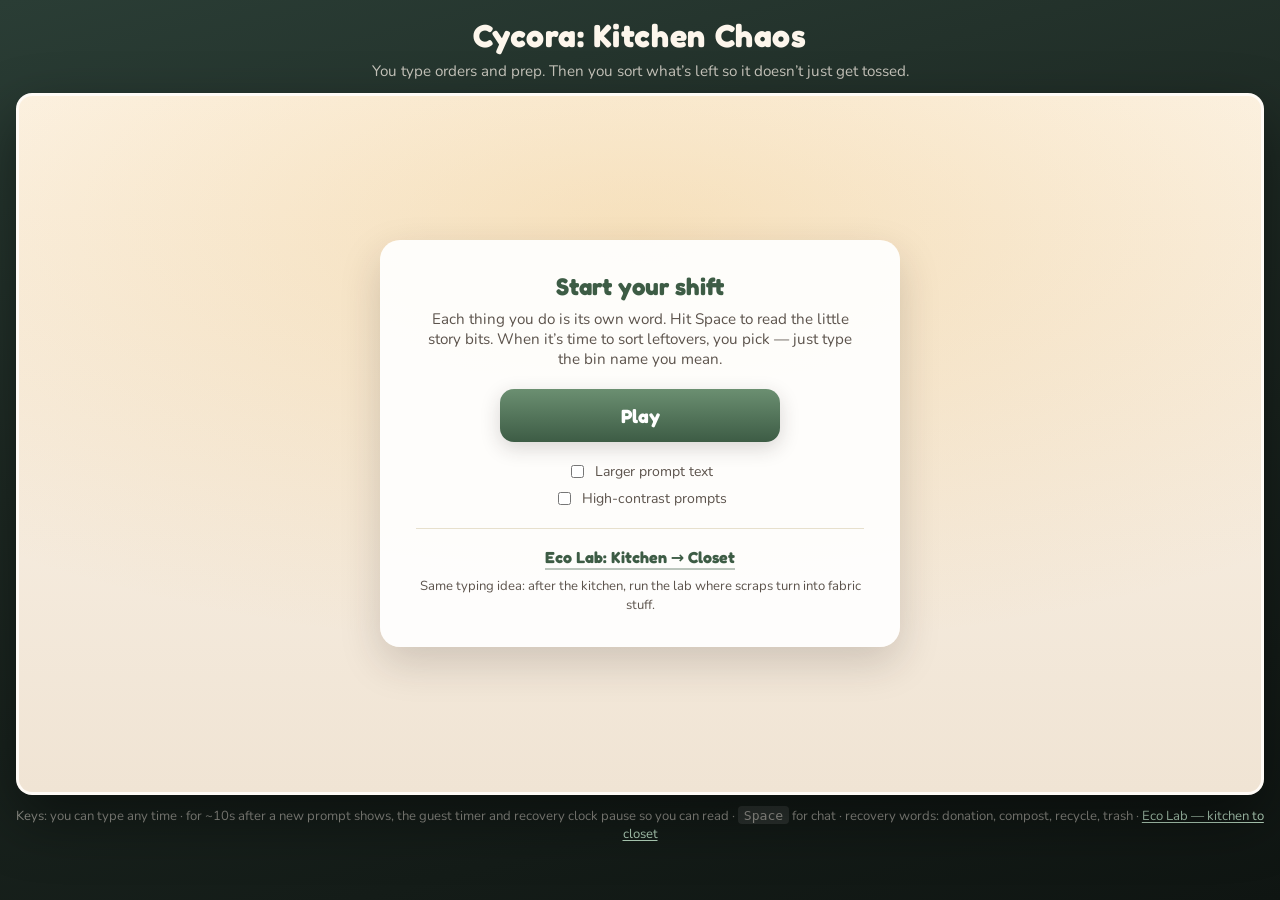
==== Cycora V2/index.html @ 11c5bde7 "Update index.html" ====
<!DOCTYPE html>
<html lang="en">
<head>
  <meta charset="UTF-8" />
  <meta name="viewport" content="width=device-width, initial-scale=1.0" />
  <title>Cycora: Kitchen Chaos</title>
  <link rel="preconnect" href="https://fonts.googleapis.com" />
  <link rel="preconnect" href="https://fonts.gstatic.com" crossorigin />
  <link href="https://fonts.googleapis.com/css2?family=Fredoka:wght@400;500;600;700&family=Nunito:wght@400;600;700&display=swap" rel="stylesheet" />
  <link rel="stylesheet" href="css/styles.css" />
</head>
<body>
  <div id="app">
    <header class="title-bar">
      <h1>Cycora: Kitchen Chaos</h1>
      <p class="tagline">You type orders and prep. Then you sort what’s left so it doesn’t just get tossed.</p>
    </header>

    <div id="game-viewport" class="game-viewport" role="application" aria-label="Cycora Kitchen Chaos game">
      <!-- Menu overlay -->
      <div id="screen-menu" class="screen screen-menu">
        <div class="menu-card">
          <h2>Start your shift</h2>
          <p class="menu-blurb">Each thing you do is its own word. Hit Space to read the little story bits. When it’s time to sort leftovers, you pick — just type the bin name you mean.</p>
          <button type="button" class="btn-play" id="btn-start-game">Play</button>
          <label class="accessibility-toggle">
            <input type="checkbox" id="opt-large-prompts" />
            <span>Larger prompt text</span>
          </label>
          <label class="accessibility-toggle">
            <input type="checkbox" id="opt-high-contrast" />
            <span>High-contrast prompts</span>
          </label>
          <div class="menu-sister-game" role="navigation" aria-label="Related Cycora game">
            <a href="eco-lab-kitchen-to-closet/index.html" class="sister-game-link">Eco Lab: Kitchen → Closet</a>
            <p class="sister-game-desc">Same typing idea: after the kitchen, run the lab where scraps turn into fabric stuff.</p>
          </div>
        </div>
      </div>

      <!-- Main game -->
      <div id="screen-game" class="screen screen-game hidden">
        <div class="hud" id="hud">
          <div class="hud-block">
            <span class="hud-label">Time</span>
            <span class="hud-value" id="hud-timer">—</span>
          </div>
          <div class="hud-block">
            <span class="hud-label">Profit</span>
            <span class="hud-value" id="hud-profit">$0</span>
          </div>
          <div class="hud-block">
            <span class="hud-label">Impact</span>
            <span class="hud-value" id="hud-impact">0</span>
          </div>
          <div class="hud-block">
            <span class="hud-label">Meals</span>
            <span class="hud-value" id="hud-meals">0</span>
          </div>
          <div class="hud-block">
            <span class="hud-label" id="hud-redirect-label">Redirected</span>
            <span class="hud-value" id="hud-waste">0</span>
          </div>
          <div class="hud-block combo-block">
            <span class="hud-label">Streak</span>
            <span class="hud-value" id="hud-combo">—</span>
          </div>
        </div>

        <div class="scene">
          <div class="scene-atmosphere" aria-hidden="true"></div>
          <div class="chef-avatar" id="chef-avatar">
            <img class="chef-sprite" src="Cycora/Cycora V2/Assets/PlayerChef.png" alt="Chef" width="120" height="120" data-asset="Cycora/Cycora V2/Assets/PlayerChef.png" />
          </div>
          <div class="kitchen-panel">
            <div class="panel-label">Kitchen</div>
            <div class="kitchen-scene" aria-hidden="true">
              <div class="kitchen-floor"></div>
              <div class="sprite-interactive sprite-prop kitchen-prop-utensils">
                <button type="button" class="sprite-hit" aria-label="Utensils rack — click for feedback; type when a station glows"></button>
                <div class="sprite-fx-wrap">
                  <img class="sprite-img" src="Cycora/Cycora V2/Assets/Utensils.png" alt="" data-asset="Cycora/Cycora V2/Assets/Utensils.png" />
                </div>
              </div>

              <div class="sprite-interactive station-fridge" data-station="fridge" id="station-fridge">
                <button type="button" class="sprite-hit" aria-label="Fridge — type the word when this glows"></button>
                <div class="sprite-fx-wrap">
                  <img class="sprite-img" src="Cycora/Cycora V2/Assets/Fridge.png" alt="" data-asset="Cycora/Cycora V2/Assets/Fridge.png" />
                </div>
                <span class="sprite-label">Fridge</span>
                <div class="prompt-anchor" id="prompt-fridge"></div>
              </div>
              <div class="sprite-interactive station-pantry" data-station="pantry" id="station-pantry">
                <button type="button" class="sprite-hit" aria-label="Pantry"></button>
                <div class="sprite-fx-wrap">
                  <img class="sprite-img" src="Cycora/Cycora V2/Assets/Pantry.png" alt="" data-asset="Cycora/Cycora V2/Assets/Pantry.png" />
                </div>
                <span class="sprite-label">Pantry</span>
                <div class="prompt-anchor" id="prompt-pantry"></div>
              </div>
              <div class="sprite-interactive station-chop" data-station="chop" id="station-chop">
                <button type="button" class="sprite-hit" aria-label="Chopping station"></button>
                <div class="sprite-fx-wrap">
                  <img class="sprite-img" src="Cycora/Cycora V2/Assets/ChoppingStation.png" alt="" data-asset="Cycora/Cycora V2/Assets/ChoppingStation.png" />
                </div>
                <span class="sprite-label">Chop</span>
                <div class="prompt-anchor" id="prompt-chop"></div>
              </div>
              <div class="sprite-interactive station-stove" data-station="stove" id="station-stove">
                <button type="button" class="sprite-hit" aria-label="Stove"></button>
                <div class="sprite-fx-wrap">
                  <img class="sprite-img" src="Cycora/Cycora V2/Assets/Stove.png" alt="" data-asset="Cycora/Cycora V2/Assets/Stove.png" />
                </div>
                <span class="sprite-label">Stove</span>
                <div class="prompt-anchor" id="prompt-stove"></div>
              </div>
              <div class="sprite-interactive station-sink" data-station="sink" id="station-sink">
                <button type="button" class="sprite-hit" aria-label="Sink"></button>
                <div class="sprite-fx-wrap">
                  <img class="sprite-img" src="Cycora/Cycora V2/Assets/Sink.png" alt="" data-asset="Cycora/Cycora V2/Assets/Sink.png" />
                </div>
                <span class="sprite-label">Sink</span>
                <div class="prompt-anchor" id="prompt-sink"></div>
              </div>
              <div class="sprite-interactive station-plate" data-station="plate" id="station-plate">
                <button type="button" class="sprite-hit" aria-label="Plating counter"></button>
                <div class="sprite-fx-wrap">
                  <img class="sprite-img" src="Cycora/Cycora V2/Assets/PlatingCounter.png" alt="" data-asset="Cycora/Cycora V2/Assets/PlatingCounter.png" />
                </div>
                <span class="sprite-label">Plating</span>
                <div class="prompt-anchor" id="prompt-plate"></div>
              </div>
            </div>
          </div>

          <div class="dining-panel">
            <div class="panel-label">Dining room</div>
            <div class="dining-decor">
              <div class="menu-board">Today: soup · sandwich · salad · pasta · bowls · more</div>
              <div class="dining-glow" aria-hidden="true"></div>
            </div>
            <div class="entrance" id="entrance"></div>
            <div class="dining-seating">
              <div class="tables-row" id="tables-container"></div>
            </div>
            <!-- Logical anchor for “serve” typing step (prompt chip only — no pass-through prop) -->
            <div id="station-serve" class="serve-step-anchor" data-station="serve" aria-hidden="true">
              <div class="prompt-anchor" id="prompt-serve"></div>
            </div>
          </div>
        </div>

        <div class="waste-dock recovery-dock hidden" id="waste-dock">
          <div class="recovery-header">
            <div class="panel-label waste-title" id="recovery-dock-title">Recovery channels</div>
            <p class="recovery-network-tag">Cycora loop · stuff stays useful instead of vanishing</p>
          </div>
          <p class="waste-hint" id="waste-hint">Read the card, then type where you’d send it.</p>
          <div class="leftover-slot" id="leftover-slot"></div>
          <details class="recovery-legend">
            <summary>What the four bins mean (quick)</summary>
            <div class="recovery-legend-body" id="recovery-legend-body"></div>
          </details>
          <div class="bins-row bins-row-four recovery-channels-row">
            <div class="sprite-interactive channel-bin bin bin-recovery channel-donation" data-bin="donation" id="bin-donation">
              <button type="button" class="sprite-hit" aria-label="Donation bin — type donation"></button>
              <div class="sprite-fx-wrap bin-sprite-wrap">
                <img class="sprite-img" src="Cycora/Cycora V2/Assets/Yellow.png" alt="" data-asset="Cycora/Cycora V2/Assets/Yellow.png" />
              </div>
              <span class="sprite-label channel-name">Donation</span>
              <span class="sprite-sub channel-role">Transformation</span>
              <div class="prompt-anchor" id="prompt-donation"></div>
            </div>
            <div class="sprite-interactive channel-bin bin bin-recovery channel-compost" data-bin="compost" id="bin-compost">
              <button type="button" class="sprite-hit" aria-label="Compost bin — type compost"></button>
              <div class="sprite-fx-wrap bin-sprite-wrap">
                <img class="sprite-img" src="Cycora/Cycora V2/Assets/Green.png" alt="" data-asset="Cycora/Cycora V2/Assets/Green.png" />
              </div>
              <span class="sprite-label channel-name">Compost</span>
              <span class="sprite-sub channel-role">Organic cycle</span>
              <div class="prompt-anchor" id="prompt-compost"></div>
            </div>
            <div class="sprite-interactive channel-bin bin bin-recovery channel-recycle" data-bin="recycle" id="bin-recycle">
              <button type="button" class="sprite-hit" aria-label="Recycle bin — type recycle"></button>
              <div class="sprite-fx-wrap bin-sprite-wrap">
                <img class="sprite-img" src="Cycora/Cycora V2/Assets/Blue.png" alt="" data-asset="Cycora/Cycora V2/Assets/Blue.png" />
              </div>
              <span class="sprite-label channel-name">Recycle</span>
              <span class="sprite-sub channel-role">Material recovery</span>
              <div class="prompt-anchor" id="prompt-recycle"></div>
            </div>
            <div class="sprite-interactive channel-bin bin bin-recovery channel-trash" data-bin="trash" id="bin-trash">
              <button type="button" class="sprite-hit" aria-label="Trash bin — type trash"></button>
              <div class="sprite-fx-wrap bin-sprite-wrap">
                <img class="sprite-img" src="Cycora/Cycora V2/Assets/Red.png" alt="" data-asset="Cycora/Cycora V2/Assets/Red.png" />
              </div>
              <span class="sprite-label channel-name">Trash</span>
              <span class="sprite-sub channel-role">Final discard</span>
              <div class="prompt-anchor" id="prompt-trash"></div>
            </div>
          </div>
        </div>

        <div class="order-queue" id="order-queue">
          <div class="queue-title">Orders</div>
          <ul class="queue-list" id="queue-list"></ul>
        </div>

        <div class="typing-console" id="typing-console">
          <div class="typing-label" id="typing-label">Type the word on screen</div>
          <div class="word-display" id="word-display" aria-live="polite"></div>
          <div class="typing-hint" id="typing-hint"></div>
        </div>

        <div class="dialogue-panel" id="dialogue-panel">
          <div class="dialogue-speaker" id="dialogue-speaker">Narrator</div>
          <p class="dialogue-text" id="dialogue-text"></p>
          <p class="dialogue-continue"><kbd>Space</kbd> for next line</p>
        </div>

        <div id="fx-layer" class="fx-layer" aria-hidden="true"></div>
      </div>

      <!-- Results -->
      <div id="screen-results" class="screen screen-results hidden">
        <div class="results-card">
          <h2 id="results-title">You’re off the clock</h2>
          <div class="stars" id="results-stars" aria-hidden="true"></div>
          <ul class="results-stats" id="results-stats"></ul>
          <p class="results-flavor" id="results-flavor"></p>
          <p class="results-next-prompt" id="results-next-prompt">Ready for the next level?</p>
          <div class="results-actions">
            <a
              href="eco-lab-kitchen-to-closet/index.html"
              class="btn-primary results-next-level"
              id="btn-next-level"
              >Next level — Eco Lab</a
            >
            <button type="button" class="btn-secondary" id="btn-results-menu">Back to menu</button>
          </div>
        </div>
      </div>

    </div>

    <footer class="footer-hint">
      Keys: you can type any time · for ~10s after a new prompt shows, the guest timer and recovery clock pause so you can read · <kbd>Space</kbd> for chat · recovery words: donation, compost, recycle, trash
      <span class="footer-suite-sep" aria-hidden="true"> · </span>
      <a href="eco-lab-kitchen-to-closet/index.html" class="footer-deck-link">Eco Lab — kitchen to closet</a>
    </footer>
  </div>

  <script src="js/config.js"></script>
  <script src="js/dialogue.js"></script>
  <script src="js/piano-typing.js"></script>
  <script src="js/typing.js"></script>
  <script src="js/game.js"></script>
  <script src="js/main.js"></script>
</body>
</html>
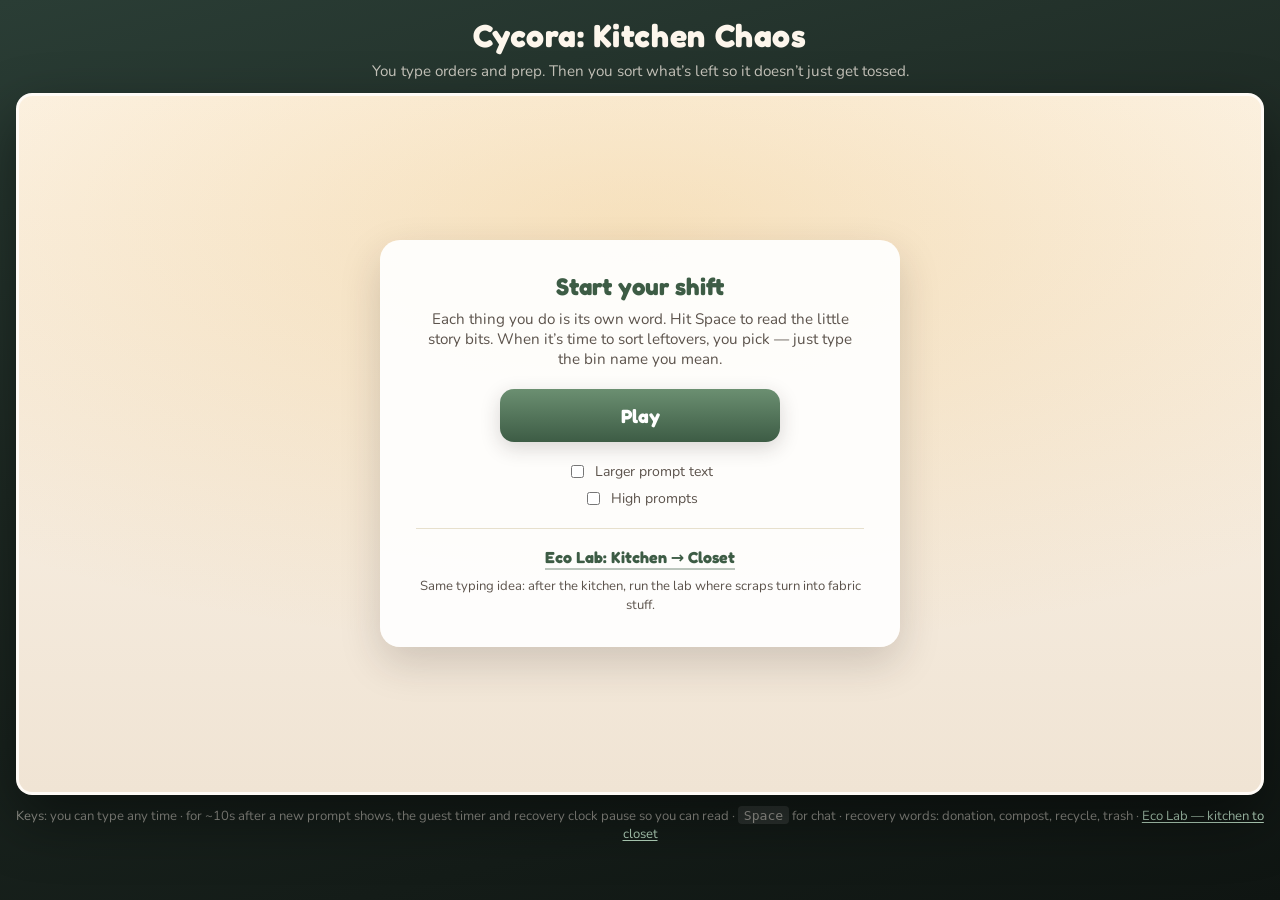
==== commit 19fb8dac: "Update index.html" ====
--- a/Cycora V2/index.html
+++ b/Cycora V2/index.html
@@ -29,7 +29,7 @@
           </label>
           <label class="accessibility-toggle">
             <input type="checkbox" id="opt-high-contrast" />
-            <span>High-contrast prompts</span>
+            <span>High prompts</span>
           </label>
           <div class="menu-sister-game" role="navigation" aria-label="Related Cycora game">
             <a href="eco-lab-kitchen-to-closet/index.html" class="sister-game-link">Eco Lab: Kitchen → Closet</a>
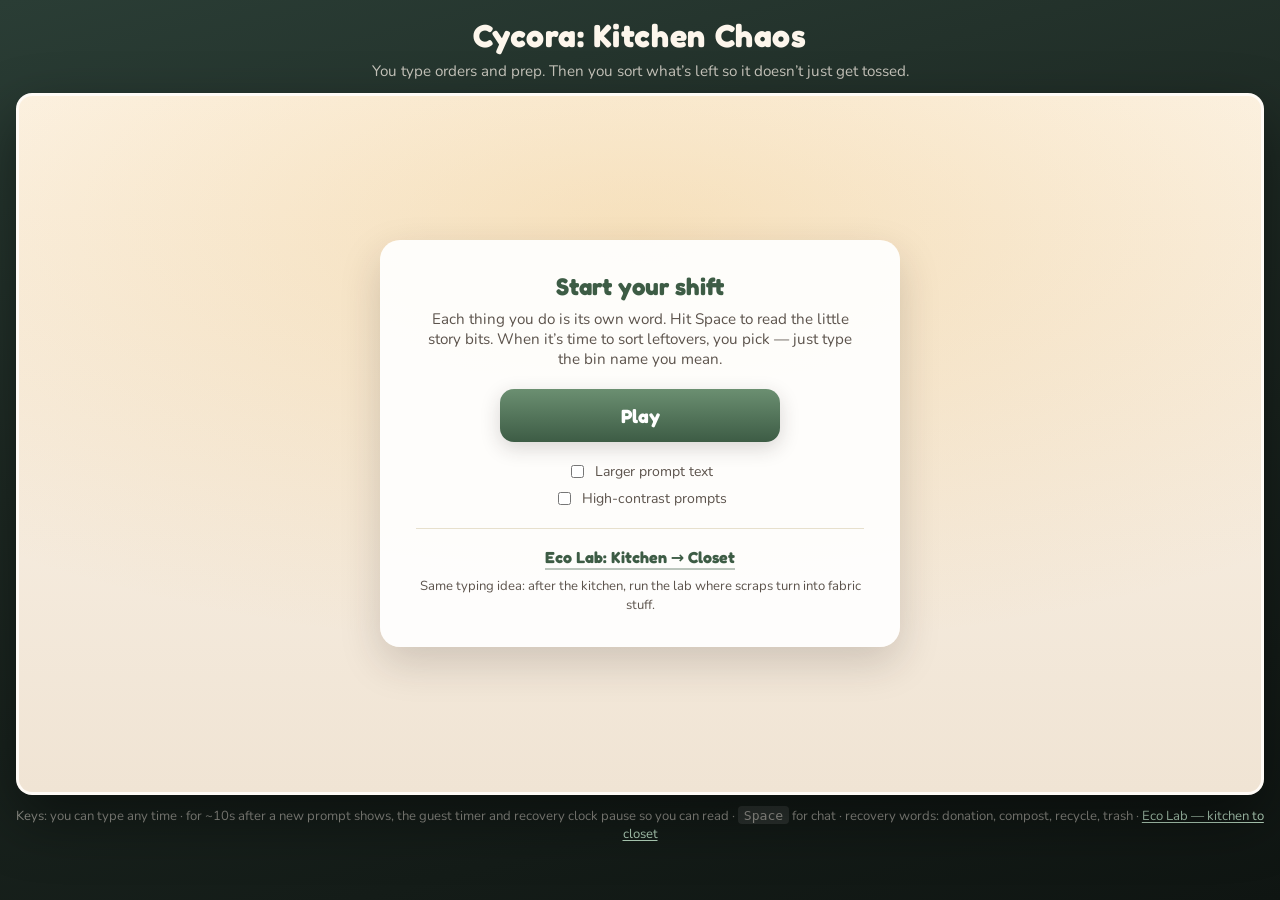
==== commit 68b00d57: "Update index.html" ====
--- a/Cycora V2/index.html
+++ b/Cycora V2/index.html
@@ -29,7 +29,7 @@
           </label>
           <label class="accessibility-toggle">
             <input type="checkbox" id="opt-high-contrast" />
-            <span>High prompts</span>
+            <span>High-contrast prompts</span>
           </label>
           <div class="menu-sister-game" role="navigation" aria-label="Related Cycora game">
             <a href="eco-lab-kitchen-to-closet/index.html" class="sister-game-link">Eco Lab: Kitchen → Closet</a>
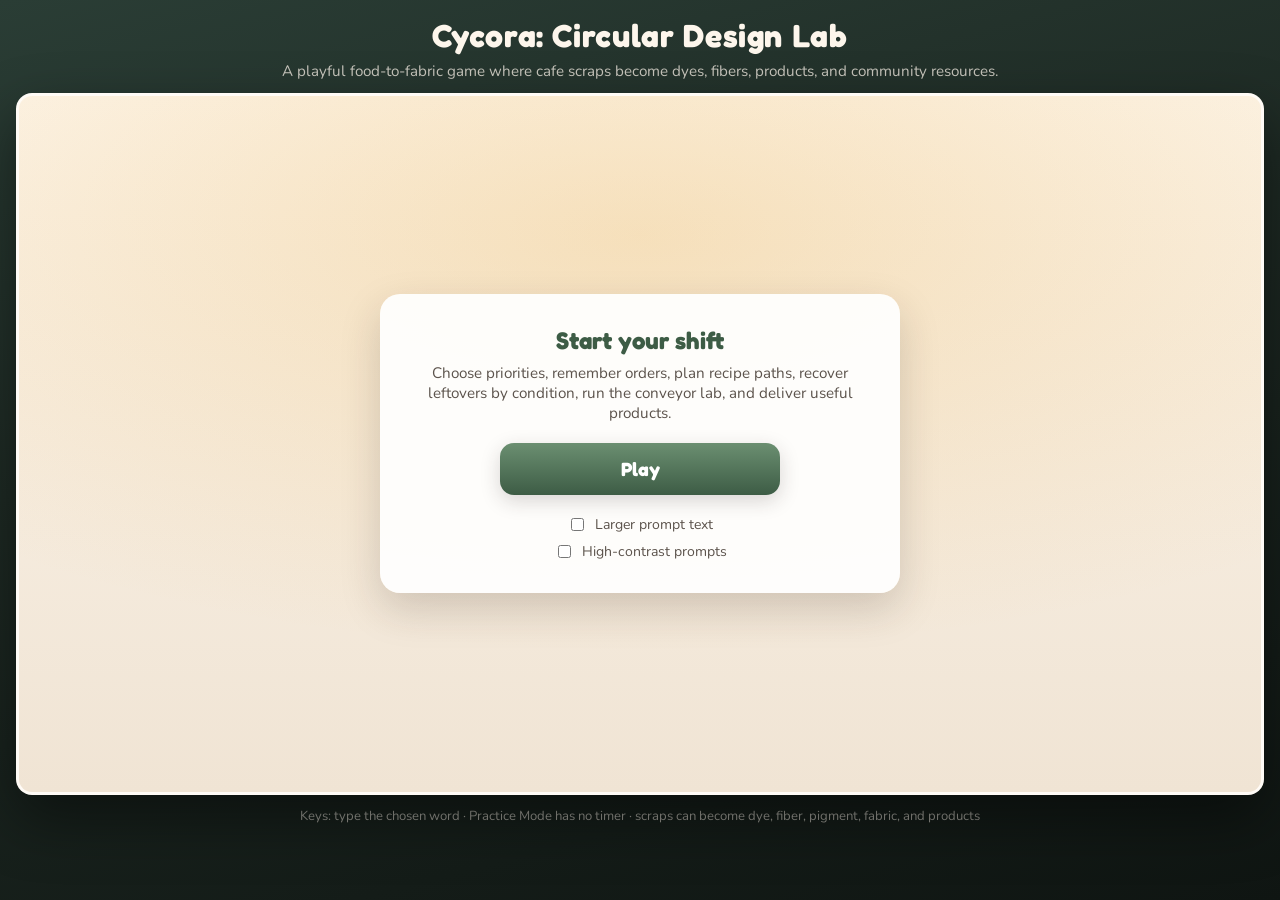
==== commit 4bfda349: "Update index.html" ====
--- a/Cycora V2/index.html
+++ b/Cycora V2/index.html
@@ -3,7 +3,7 @@
 <head>
   <meta charset="UTF-8" />
   <meta name="viewport" content="width=device-width, initial-scale=1.0" />
-  <title>Cycora: Kitchen Chaos</title>
+  <title>Cycora: Circular Design Lab</title>
   <link rel="preconnect" href="https://fonts.googleapis.com" />
   <link rel="preconnect" href="https://fonts.gstatic.com" crossorigin />
   <link href="https://fonts.googleapis.com/css2?family=Fredoka:wght@400;500;600;700&family=Nunito:wght@400;600;700&display=swap" rel="stylesheet" />
@@ -12,16 +12,16 @@
 <body>
   <div id="app">
     <header class="title-bar">
-      <h1>Cycora: Kitchen Chaos</h1>
-      <p class="tagline">You type orders and prep. Then you sort what’s left so it doesn’t just get tossed.</p>
+      <h1>Cycora: Circular Design Lab</h1>
+      <p class="tagline">A playful food-to-fabric game where cafe scraps become dyes, fibers, products, and community resources.</p>
     </header>
 
-    <div id="game-viewport" class="game-viewport" role="application" aria-label="Cycora Kitchen Chaos game">
+    <div id="game-viewport" class="game-viewport" role="application" aria-label="Cycora Circular Design Lab game">
       <!-- Menu overlay -->
       <div id="screen-menu" class="screen screen-menu">
         <div class="menu-card">
           <h2>Start your shift</h2>
-          <p class="menu-blurb">Each thing you do is its own word. Hit Space to read the little story bits. When it’s time to sort leftovers, you pick — just type the bin name you mean.</p>
+          <p class="menu-blurb">Choose priorities, remember orders, plan recipe paths, recover leftovers by condition, run the conveyor lab, and deliver useful products.</p>
           <button type="button" class="btn-play" id="btn-start-game">Play</button>
           <label class="accessibility-toggle">
             <input type="checkbox" id="opt-large-prompts" />
@@ -31,10 +31,6 @@
             <input type="checkbox" id="opt-high-contrast" />
             <span>High-contrast prompts</span>
           </label>
-          <div class="menu-sister-game" role="navigation" aria-label="Related Cycora game">
-            <a href="eco-lab-kitchen-to-closet/index.html" class="sister-game-link">Eco Lab: Kitchen → Closet</a>
-            <p class="sister-game-desc">Same typing idea: after the kitchen, run the lab where scraps turn into fabric stuff.</p>
-          </div>
         </div>
       </div>
 
@@ -46,7 +42,7 @@
             <span class="hud-value" id="hud-timer">—</span>
           </div>
           <div class="hud-block">
-            <span class="hud-label">Profit</span>
+            <span class="hud-label">Level</span>
             <span class="hud-value" id="hud-profit">$0</span>
           </div>
           <div class="hud-block">
@@ -62,15 +58,16 @@
             <span class="hud-value" id="hud-waste">0</span>
           </div>
           <div class="hud-block combo-block">
-            <span class="hud-label">Streak</span>
+            <span class="hud-label">Progress</span>
             <span class="hud-value" id="hud-combo">—</span>
           </div>
+          <button type="button" class="hud-board-btn" id="btn-hud-leaderboard" aria-label="Open achievement board">Board</button>
         </div>
 
         <div class="scene">
           <div class="scene-atmosphere" aria-hidden="true"></div>
           <div class="chef-avatar" id="chef-avatar">
-            <img class="chef-sprite" src="Cycora/Cycora V2/Assets/PlayerChef.png" alt="Chef" width="120" height="120" data-asset="Cycora/Cycora V2/Assets/PlayerChef.png" />
+            <img class="chef-sprite" src="Assets/PlayerChef.png" alt="Chef" width="120" height="120" data-asset="Assets/PlayerChef.png" />
           </div>
           <div class="kitchen-panel">
             <div class="panel-label">Kitchen</div>
@@ -79,14 +76,14 @@
               <div class="sprite-interactive sprite-prop kitchen-prop-utensils">
                 <button type="button" class="sprite-hit" aria-label="Utensils rack — click for feedback; type when a station glows"></button>
                 <div class="sprite-fx-wrap">
-                  <img class="sprite-img" src="Cycora/Cycora V2/Assets/Utensils.png" alt="" data-asset="Cycora/Cycora V2/Assets/Utensils.png" />
+                  <img class="sprite-img" src="Assets/Utensils.png" alt="" data-asset="Assets/Utensils.png" />
                 </div>
               </div>
 
               <div class="sprite-interactive station-fridge" data-station="fridge" id="station-fridge">
                 <button type="button" class="sprite-hit" aria-label="Fridge — type the word when this glows"></button>
                 <div class="sprite-fx-wrap">
-                  <img class="sprite-img" src="Cycora/Cycora V2/Assets/Fridge.png" alt="" data-asset="Cycora/Cycora V2/Assets/Fridge.png" />
+                  <img class="sprite-img" src="Assets/Fridge.png" alt="" data-asset="Assets/Fridge.png" />
                 </div>
                 <span class="sprite-label">Fridge</span>
                 <div class="prompt-anchor" id="prompt-fridge"></div>
@@ -94,7 +91,7 @@
               <div class="sprite-interactive station-pantry" data-station="pantry" id="station-pantry">
                 <button type="button" class="sprite-hit" aria-label="Pantry"></button>
                 <div class="sprite-fx-wrap">
-                  <img class="sprite-img" src="Cycora/Cycora V2/Assets/Pantry.png" alt="" data-asset="Cycora/Cycora V2/Assets/Pantry.png" />
+                  <img class="sprite-img" src="Assets/Pantry.png" alt="" data-asset="Assets/Pantry.png" />
                 </div>
                 <span class="sprite-label">Pantry</span>
                 <div class="prompt-anchor" id="prompt-pantry"></div>
@@ -102,7 +99,7 @@
               <div class="sprite-interactive station-chop" data-station="chop" id="station-chop">
                 <button type="button" class="sprite-hit" aria-label="Chopping station"></button>
                 <div class="sprite-fx-wrap">
-                  <img class="sprite-img" src="Cycora/Cycora V2/Assets/ChoppingStation.png" alt="" data-asset="Cycora/Cycora V2/Assets/ChoppingStation.png" />
+                  <img class="sprite-img" src="Assets/ChoppingStation.png" alt="" data-asset="Assets/ChoppingStation.png" />
                 </div>
                 <span class="sprite-label">Chop</span>
                 <div class="prompt-anchor" id="prompt-chop"></div>
@@ -110,7 +107,7 @@
               <div class="sprite-interactive station-stove" data-station="stove" id="station-stove">
                 <button type="button" class="sprite-hit" aria-label="Stove"></button>
                 <div class="sprite-fx-wrap">
-                  <img class="sprite-img" src="Cycora/Cycora V2/Assets/Stove.png" alt="" data-asset="Cycora/Cycora V2/Assets/Stove.png" />
+                  <img class="sprite-img" src="Assets/Stove.png" alt="" data-asset="Assets/Stove.png" />
                 </div>
                 <span class="sprite-label">Stove</span>
                 <div class="prompt-anchor" id="prompt-stove"></div>
@@ -118,7 +115,7 @@
               <div class="sprite-interactive station-sink" data-station="sink" id="station-sink">
                 <button type="button" class="sprite-hit" aria-label="Sink"></button>
                 <div class="sprite-fx-wrap">
-                  <img class="sprite-img" src="Cycora/Cycora V2/Assets/Sink.png" alt="" data-asset="Cycora/Cycora V2/Assets/Sink.png" />
+                  <img class="sprite-img" src="Assets/Sink.png" alt="" data-asset="Assets/Sink.png" />
                 </div>
                 <span class="sprite-label">Sink</span>
                 <div class="prompt-anchor" id="prompt-sink"></div>
@@ -126,7 +123,7 @@
               <div class="sprite-interactive station-plate" data-station="plate" id="station-plate">
                 <button type="button" class="sprite-hit" aria-label="Plating counter"></button>
                 <div class="sprite-fx-wrap">
-                  <img class="sprite-img" src="Cycora/Cycora V2/Assets/PlatingCounter.png" alt="" data-asset="Cycora/Cycora V2/Assets/PlatingCounter.png" />
+                  <img class="sprite-img" src="Assets/PlatingCounter.png" alt="" data-asset="Assets/PlatingCounter.png" />
                 </div>
                 <span class="sprite-label">Plating</span>
                 <div class="prompt-anchor" id="prompt-plate"></div>
@@ -144,6 +141,17 @@
             <div class="dining-seating">
               <div class="tables-row" id="tables-container"></div>
             </div>
+            <div class="sitting-area" aria-label="Cozy waiting area">
+              <span class="sitting-label">Sitting area</span>
+              <div class="lounge-seat">
+                <img src="Assets/Chair.png" alt="" width="42" height="42" data-asset="Assets/Chair.png" />
+                <span>Wait here</span>
+              </div>
+              <div class="lounge-seat">
+                <img src="Assets/Table.png" alt="" width="48" height="34" data-asset="Assets/Table.png" />
+                <span>Story spot</span>
+              </div>
+            </div>
             <!-- Logical anchor for “serve” typing step (prompt chip only — no pass-through prop) -->
             <div id="station-serve" class="serve-step-anchor" data-station="serve" aria-hidden="true">
               <div class="prompt-anchor" id="prompt-serve"></div>
@@ -159,14 +167,14 @@
           <p class="waste-hint" id="waste-hint">Read the card, then type where you’d send it.</p>
           <div class="leftover-slot" id="leftover-slot"></div>
           <details class="recovery-legend">
-            <summary>What the four bins mean (quick)</summary>
+            <summary>What the helper routes mean</summary>
             <div class="recovery-legend-body" id="recovery-legend-body"></div>
           </details>
           <div class="bins-row bins-row-four recovery-channels-row">
             <div class="sprite-interactive channel-bin bin bin-recovery channel-donation" data-bin="donation" id="bin-donation">
               <button type="button" class="sprite-hit" aria-label="Donation bin — type donation"></button>
               <div class="sprite-fx-wrap bin-sprite-wrap">
-                <img class="sprite-img" src="Cycora/Cycora V2/Assets/Yellow.png" alt="" data-asset="Cycora/Cycora V2/Assets/Yellow.png" />
+                <img class="sprite-img" src="Assets/Yellow.png" alt="" data-asset="Assets/Yellow.png" />
               </div>
               <span class="sprite-label channel-name">Donation</span>
               <span class="sprite-sub channel-role">Transformation</span>
@@ -175,7 +183,7 @@
             <div class="sprite-interactive channel-bin bin bin-recovery channel-compost" data-bin="compost" id="bin-compost">
               <button type="button" class="sprite-hit" aria-label="Compost bin — type compost"></button>
               <div class="sprite-fx-wrap bin-sprite-wrap">
-                <img class="sprite-img" src="Cycora/Cycora V2/Assets/Green.png" alt="" data-asset="Cycora/Cycora V2/Assets/Green.png" />
+                <img class="sprite-img" src="Assets/Green.png" alt="" data-asset="Assets/Green.png" />
               </div>
               <span class="sprite-label channel-name">Compost</span>
               <span class="sprite-sub channel-role">Organic cycle</span>
@@ -184,7 +192,7 @@
             <div class="sprite-interactive channel-bin bin bin-recovery channel-recycle" data-bin="recycle" id="bin-recycle">
               <button type="button" class="sprite-hit" aria-label="Recycle bin — type recycle"></button>
               <div class="sprite-fx-wrap bin-sprite-wrap">
-                <img class="sprite-img" src="Cycora/Cycora V2/Assets/Blue.png" alt="" data-asset="Cycora/Cycora V2/Assets/Blue.png" />
+                <img class="sprite-img" src="Assets/Blue.png" alt="" data-asset="Assets/Blue.png" />
               </div>
               <span class="sprite-label channel-name">Recycle</span>
               <span class="sprite-sub channel-role">Material recovery</span>
@@ -193,7 +201,7 @@
             <div class="sprite-interactive channel-bin bin bin-recovery channel-trash" data-bin="trash" id="bin-trash">
               <button type="button" class="sprite-hit" aria-label="Trash bin — type trash"></button>
               <div class="sprite-fx-wrap bin-sprite-wrap">
-                <img class="sprite-img" src="Cycora/Cycora V2/Assets/Red.png" alt="" data-asset="Cycora/Cycora V2/Assets/Red.png" />
+                <img class="sprite-img" src="Assets/Red.png" alt="" data-asset="Assets/Red.png" />
               </div>
               <span class="sprite-label channel-name">Trash</span>
               <span class="sprite-sub channel-role">Final discard</span>
@@ -231,23 +239,36 @@
           <p class="results-flavor" id="results-flavor"></p>
           <p class="results-next-prompt" id="results-next-prompt">Ready for the next level?</p>
           <div class="results-actions">
+            <button type="button" class="btn-secondary" id="btn-results-leaderboard">Achievement board</button>
             <a
               href="eco-lab-kitchen-to-closet/index.html"
               class="btn-primary results-next-level"
               id="btn-next-level"
-              >Next level — Eco Lab</a
+              >Next level</a
             >
             <button type="button" class="btn-secondary" id="btn-results-menu">Back to menu</button>
           </div>
         </div>
       </div>
 
+      <!-- Achievement board -->
+      <div id="leaderboard-modal" class="leaderboard-modal hidden" role="dialog" aria-modal="true" aria-labelledby="leaderboard-title">
+        <div class="leaderboard-card">
+          <div class="leaderboard-head">
+            <div>
+              <p class="map-kicker">Eco Maker Collection</p>
+              <h2 id="leaderboard-title">Achievement Board</h2>
+            </div>
+            <button type="button" class="leaderboard-close" id="btn-close-leaderboard" aria-label="Close achievement board">Close</button>
+          </div>
+          <div class="leaderboard-body" id="leaderboard-body"></div>
+        </div>
+      </div>
+
     </div>
 
     <footer class="footer-hint">
-      Keys: you can type any time · for ~10s after a new prompt shows, the guest timer and recovery clock pause so you can read · <kbd>Space</kbd> for chat · recovery words: donation, compost, recycle, trash
-      <span class="footer-suite-sep" aria-hidden="true"> · </span>
-      <a href="eco-lab-kitchen-to-closet/index.html" class="footer-deck-link">Eco Lab — kitchen to closet</a>
+      Keys: type the chosen word · Practice Mode has no timer · scraps can become dye, fiber, pigment, fabric, and products
     </footer>
   </div>
 
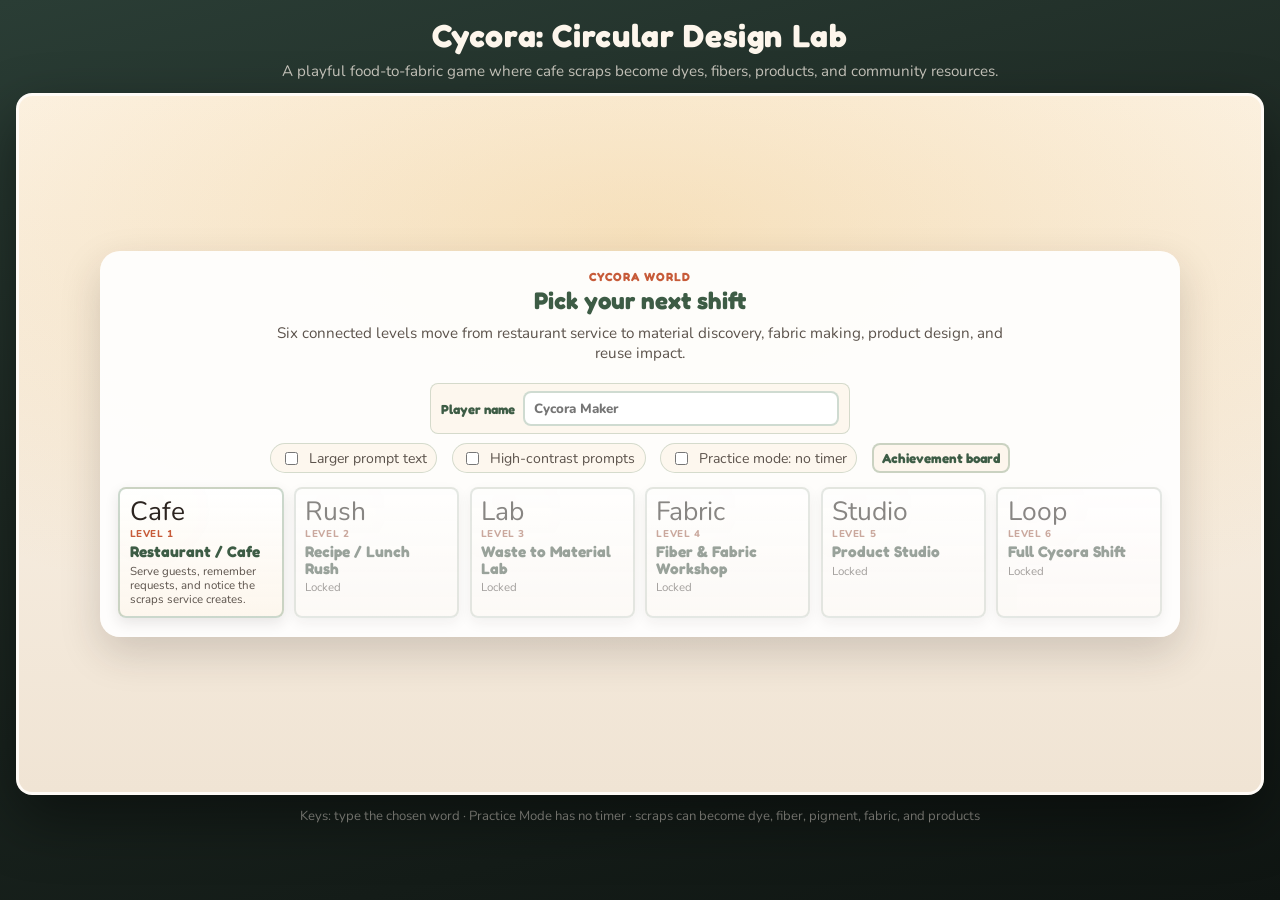
==== commit 976a494e: "Update index.html" ====
--- a/Cycora V2/index.html
+++ b/Cycora V2/index.html
@@ -241,6 +241,13 @@
           <div class="results-actions">
             <button type="button" class="btn-secondary" id="btn-results-leaderboard">Achievement board</button>
             <a
+              href="https://docs.google.com/forms/d/e/1FAIpQLSd7ozXwwBKZrrD3phDfpU0KMsOMQrCG4r1BKIE-bLRYWLWEhQ/viewform?usp=publish-editor"
+              class="btn-secondary feedback-link"
+              target="_blank"
+              rel="noopener noreferrer"
+              >Player feedback</a
+            >
+            <a
               href="eco-lab-kitchen-to-closet/index.html"
               class="btn-primary results-next-level"
               id="btn-next-level"
--- a/Cycora V2/css/styles.css
+++ b/Cycora V2/css/styles.css
@@ -0,0 +1,3407 @@
+/* Cycora: Circular Design Lab — warm restaurant aesthetic, 1280×720 viewport */
+
+:root {
+  --cream: #fdf6ec;
+  --warm-white: #fffaf5;
+  --terracotta: #c75b39;
+  --sage: #6b8f71;
+  --forest: #3d5c45;
+  --honey: #e8a838;
+  --sky-soft: #a8c8e6;
+  --ink: #2c2420;
+  --ink-muted: #5c534c;
+  --tile-a: #e8dfd4;
+  --tile-b: #ddd3c8;
+  --wood: #8b6914;
+  --wood-dark: #5c4510;
+  --donate: #4a90c8;
+  --compost: #5a8f4a;
+  --trash-bin: #6b6560;
+  --shadow: rgba(44, 36, 32, 0.18);
+  --glow: rgba(232, 168, 56, 0.55);
+  --font-display: "Fredoka", system-ui, sans-serif;
+  --font-body: "Nunito", system-ui, sans-serif;
+}
+
+*,
+*::before,
+*::after {
+  box-sizing: border-box;
+}
+
+html {
+  font-size: 16px;
+}
+
+body {
+  margin: 0;
+  min-height: 100vh;
+  background: linear-gradient(165deg, #2a3d35 0%, #1e2a24 40%, #0f1512 100%);
+  color: var(--ink);
+  font-family: var(--font-body);
+  display: flex;
+  flex-direction: column;
+  align-items: center;
+  padding: 1rem;
+}
+
+#app {
+  width: 100%;
+  max-width: 1320px;
+}
+
+.title-bar {
+  text-align: center;
+  margin-bottom: 0.75rem;
+}
+
+.title-bar h1 {
+  font-family: var(--font-display);
+  font-weight: 700;
+  font-size: clamp(1.5rem, 4vw, 2rem);
+  color: var(--cream);
+  margin: 0;
+  letter-spacing: 0.02em;
+}
+
+.tagline {
+  margin: 0.35rem 0 0;
+  color: rgba(253, 246, 236, 0.75);
+  font-size: 0.95rem;
+}
+
+.game-viewport {
+  width: 100%;
+  max-width: 1280px;
+  aspect-ratio: 1280 / 720;
+  margin: 0 auto;
+  background: var(--warm-white);
+  border-radius: 16px;
+  box-shadow:
+    0 24px 60px rgba(0, 0, 0, 0.45),
+    inset 0 1px 0 rgba(255, 255, 255, 0.6);
+  position: relative;
+  overflow: hidden;
+  border: 3px solid rgba(255, 255, 255, 0.12);
+}
+
+.screen {
+  position: absolute;
+  inset: 0;
+  display: flex;
+  align-items: center;
+  justify-content: center;
+}
+
+.screen.hidden {
+  display: none !important;
+}
+
+/* Menu */
+.screen-menu {
+  background:
+    radial-gradient(ellipse 80% 60% at 50% 20%, rgba(232, 168, 56, 0.25), transparent),
+    linear-gradient(180deg, #fdf6ec 0%, #f0e4d4 100%);
+}
+
+.menu-card {
+  max-width: 520px;
+  padding: 2rem 2.25rem;
+  background: rgba(255, 255, 255, 0.92);
+  border-radius: 20px;
+  box-shadow: 0 16px 40px var(--shadow);
+  text-align: center;
+}
+
+.progression-card {
+  width: min(94%, 1080px);
+  max-width: 1080px;
+  max-height: 94%;
+  overflow: auto;
+  padding: 1.15rem;
+}
+
+.map-head {
+  max-width: 760px;
+  margin: 0 auto 0.65rem;
+}
+
+.map-kicker {
+  margin: 0 0 0.1rem;
+  font-family: var(--font-display);
+  font-weight: 700;
+  color: var(--terracotta);
+  text-transform: uppercase;
+  letter-spacing: 0.08em;
+  font-size: 0.74rem;
+}
+
+.map-options {
+  display: flex;
+  justify-content: center;
+  flex-wrap: wrap;
+  gap: 0.35rem 0.9rem;
+  margin: 0.55rem 0 0.85rem;
+}
+
+.player-name-card {
+  width: min(100%, 420px);
+  margin: 0.55rem auto 0.35rem;
+  display: grid;
+  grid-template-columns: auto 1fr;
+  gap: 0.5rem;
+  align-items: center;
+  padding: 0.45rem 0.65rem;
+  border-radius: 8px;
+  background: rgba(253, 246, 236, 0.86);
+  border: 1px solid rgba(107, 143, 113, 0.28);
+}
+
+.player-name-card span {
+  font-family: var(--font-display);
+  color: var(--forest);
+  font-weight: 800;
+  font-size: 0.82rem;
+}
+
+.player-name-card input {
+  min-width: 0;
+  border: 2px solid rgba(107, 143, 113, 0.32);
+  border-radius: 8px;
+  padding: 0.42rem 0.55rem;
+  font-family: var(--font-body);
+  font-weight: 800;
+  color: var(--ink);
+  background: #fff;
+}
+
+.map-options .accessibility-toggle {
+  margin-top: 0;
+  background: rgba(253, 246, 236, 0.8);
+  border: 1px solid rgba(107, 143, 113, 0.28);
+  border-radius: 999px;
+  padding: 0.28rem 0.6rem;
+}
+
+.level-map {
+  display: grid;
+  grid-template-columns: repeat(6, minmax(0, 1fr));
+  gap: 0.65rem;
+}
+
+.level-node {
+  min-height: 118px;
+  border: 2px solid rgba(107, 143, 113, 0.35);
+  border-radius: 8px;
+  background:
+    linear-gradient(180deg, rgba(255, 255, 255, 0.96), rgba(253, 246, 236, 0.92)),
+    radial-gradient(circle at 20% 10%, rgba(232, 168, 56, 0.16), transparent 45%);
+  color: var(--ink);
+  font-family: inherit;
+  text-align: left;
+  padding: 0.58rem;
+  cursor: pointer;
+  box-shadow: 0 5px 14px rgba(44, 36, 32, 0.11);
+  display: flex;
+  flex-direction: column;
+  gap: 0.18rem;
+  transition: transform 0.15s ease, border-color 0.15s ease, box-shadow 0.15s ease;
+}
+
+.level-node:hover {
+  transform: translateY(-2px);
+  border-color: var(--honey);
+  box-shadow: 0 9px 20px rgba(44, 36, 32, 0.15);
+}
+
+.level-node:focus-visible {
+  outline: 3px solid var(--terracotta);
+  outline-offset: 2px;
+}
+
+.level-node.locked {
+  opacity: 0.55;
+  cursor: not-allowed;
+  filter: grayscale(0.45);
+}
+
+.level-node.done {
+  border-color: rgba(232, 168, 56, 0.75);
+}
+
+.level-node-icon {
+  font-size: 1.65rem;
+  line-height: 1;
+}
+
+.level-node-number {
+  font-size: 0.62rem;
+  color: var(--terracotta);
+  font-weight: 800;
+  text-transform: uppercase;
+  letter-spacing: 0.06em;
+}
+
+.level-node strong {
+  font-family: var(--font-display);
+  color: var(--forest);
+  line-height: 1.08;
+  font-size: 0.96rem;
+}
+
+.level-node small {
+  color: var(--ink-muted);
+  line-height: 1.25;
+  font-size: 0.72rem;
+}
+
+.menu-card h2 {
+  font-family: var(--font-display);
+  margin: 0 0 0.5rem;
+  color: var(--forest);
+}
+
+.menu-blurb {
+  color: var(--ink-muted);
+  margin: 0 0 1.25rem;
+  font-size: 0.95rem;
+}
+
+.btn-play {
+  display: block;
+  width: 100%;
+  max-width: 280px;
+  margin: 0 auto 1.25rem;
+  padding: 0.9rem 1.5rem;
+  font-family: var(--font-display);
+  font-weight: 700;
+  font-size: 1.2rem;
+  color: #fff;
+  border: none;
+  border-radius: 14px;
+  cursor: pointer;
+  background: linear-gradient(180deg, var(--sage), var(--forest));
+  box-shadow: 0 6px 20px var(--shadow);
+  transition: transform 0.15s, filter 0.2s;
+}
+
+.btn-play:hover {
+  filter: brightness(1.06);
+  transform: translateY(-2px);
+}
+
+.btn-play:focus-visible {
+  outline: 3px solid var(--terracotta);
+  outline-offset: 3px;
+}
+
+/* Sister game — Eco Lab (same Cycora suite, different HTML entry) */
+.menu-sister-game {
+  margin-top: 1.25rem;
+  padding-top: 1.1rem;
+  border-top: 1px solid rgba(139, 105, 20, 0.2);
+}
+
+.sister-game-link {
+  display: inline-block;
+  font-family: var(--font-display);
+  font-weight: 700;
+  font-size: 1rem;
+  color: var(--forest);
+  text-decoration: none;
+  border-bottom: 2px solid rgba(61, 92, 69, 0.35);
+  padding-bottom: 1px;
+  transition: color 0.15s, border-color 0.15s;
+}
+
+.sister-game-link:hover {
+  color: var(--terracotta);
+  border-color: rgba(199, 91, 57, 0.55);
+}
+
+.sister-game-link:focus-visible {
+  outline: 3px solid var(--terracotta);
+  outline-offset: 3px;
+  border-radius: 4px;
+}
+
+.sister-game-desc {
+  margin: 0.45rem 0 0;
+  font-size: 0.82rem;
+  color: var(--ink-muted);
+  line-height: 1.45;
+}
+
+.difficulty-grid {
+  display: flex;
+  flex-direction: column;
+  gap: 0.65rem;
+  margin-bottom: 1.25rem;
+}
+
+.btn-difficulty {
+  text-align: left;
+  padding: 0.85rem 1rem;
+  border-radius: 12px;
+  border: 2px solid var(--tile-b);
+  background: var(--warm-white);
+  cursor: pointer;
+  font-family: inherit;
+  transition: border-color 0.2s, transform 0.15s, box-shadow 0.2s;
+}
+
+.btn-difficulty:hover {
+  border-color: var(--honey);
+  box-shadow: 0 4px 16px var(--shadow);
+  transform: translateY(-1px);
+}
+
+.btn-difficulty:focus-visible {
+  outline: 3px solid var(--terracotta);
+  outline-offset: 2px;
+}
+
+.btn-title {
+  display: block;
+  font-family: var(--font-display);
+  font-weight: 600;
+  color: var(--forest);
+}
+
+.btn-desc {
+  display: block;
+  font-size: 0.82rem;
+  color: var(--ink-muted);
+  margin-top: 0.2rem;
+}
+
+.accessibility-toggle {
+  display: flex;
+  align-items: center;
+  gap: 0.5rem;
+  justify-content: center;
+  font-size: 0.88rem;
+  color: var(--ink-muted);
+  margin-top: 0.5rem;
+  cursor: pointer;
+}
+
+/* Game screen layout */
+.screen-game {
+  flex-direction: column;
+  align-items: stretch;
+  justify-content: flex-start;
+  background: linear-gradient(180deg, #ebe3d8 0%, var(--cream) 35%, #f5ebe0 100%);
+}
+
+.hud {
+  display: flex;
+  flex-wrap: wrap;
+  gap: 0.5rem 1rem;
+  padding: 0.45rem 0.75rem;
+  background: linear-gradient(90deg, var(--forest), #4a6b52);
+  color: var(--cream);
+  font-size: 0.82rem;
+  align-items: center;
+  justify-content: center;
+  box-shadow: 0 2px 12px var(--shadow);
+  z-index: 20;
+}
+
+.hud-block {
+  display: flex;
+  gap: 0.35rem;
+  align-items: baseline;
+}
+
+.hud-board-btn,
+.map-board-btn {
+  font-family: var(--font-display);
+  font-weight: 700;
+  border: 2px solid rgba(253, 246, 236, 0.5);
+  border-radius: 8px;
+  background: rgba(253, 246, 236, 0.16);
+  color: var(--cream);
+  padding: 0.18rem 0.5rem;
+  cursor: pointer;
+}
+
+.hud-board-btn:hover,
+.map-board-btn:hover {
+  background: rgba(253, 246, 236, 0.28);
+}
+
+.map-board-btn {
+  color: var(--forest);
+  border-color: rgba(107, 143, 113, 0.35);
+  background: rgba(253, 246, 236, 0.9);
+}
+
+.hud-label {
+  opacity: 0.85;
+  text-transform: uppercase;
+  letter-spacing: 0.06em;
+  font-size: 0.68rem;
+}
+
+.hud-value {
+  font-family: var(--font-display);
+  font-weight: 600;
+}
+
+.scene {
+  flex: 1;
+  display: grid;
+  grid-template-columns: 1fr 1.12fr;
+  gap: 0;
+  min-height: 0;
+  position: relative;
+}
+
+.screen-game.waste-phase .scene .dining-panel,
+.screen-game.waste-phase .scene .kitchen-panel,
+.screen-game.waste-phase .scene .scene-atmosphere {
+  filter: saturate(0.65);
+  opacity: 0.55;
+}
+
+.screen-game.eco-lab-phase .scene-atmosphere {
+  background:
+    radial-gradient(ellipse 80% 46% at 50% 12%, rgba(255, 255, 255, 0.9), transparent 58%),
+    linear-gradient(180deg, rgba(236, 246, 246, 0.98) 0%, rgba(222, 233, 231, 0.92) 48%, rgba(196, 214, 211, 0.96) 100%),
+    repeating-linear-gradient(90deg, rgba(70, 84, 92, 0.16) 0 22px, rgba(255, 255, 255, 0.15) 22px 44px);
+}
+
+.screen-game.eco-lab-phase .kitchen-panel,
+.screen-game.eco-lab-phase .dining-panel {
+  opacity: 0;
+  pointer-events: none;
+}
+
+.screen-game.eco-lab-phase .chef-avatar {
+  opacity: 0;
+}
+
+.screen-game.eco-lab-phase .mini-game-board {
+  top: 74px;
+  width: min(88%, 900px);
+}
+
+.screen-game.eco-lab-phase .mini-stage {
+  width: min(100%, 860px);
+}
+
+.screen-game.eco-lab-phase .recipe-path {
+  display: none;
+}
+
+.scene-atmosphere {
+  position: absolute;
+  inset: 0;
+  z-index: 0;
+  pointer-events: none;
+  background:
+    linear-gradient(180deg, rgba(254, 250, 244, 0.9) 0%, rgba(245, 236, 224, 0.78) 45%, rgba(238, 228, 214, 0.85) 100%),
+    url("../Assets/Kitchen_Restaurant.png") center 38% / cover no-repeat;
+}
+
+.panel-label {
+  flex-shrink: 0;
+  font-family: var(--font-display);
+  font-size: 0.72rem;
+  text-transform: uppercase;
+  letter-spacing: 0.12em;
+  color: var(--ink-muted);
+  margin-bottom: 0.35rem;
+}
+
+/* Kitchen + sprite stations */
+.kitchen-panel {
+  padding: 0.4rem 0.5rem 0.35rem;
+  background:
+    linear-gradient(90deg, rgba(255, 255, 255, 0.5) 0%, rgba(255, 255, 255, 0.2) 100%),
+    repeating-linear-gradient(
+      90deg,
+      rgba(232, 223, 212, 0.88) 0px,
+      rgba(232, 223, 212, 0.88) 24px,
+      rgba(221, 211, 200, 0.88) 24px,
+      rgba(221, 211, 200, 0.88) 48px
+    );
+  border-right: 3px solid rgba(139, 105, 20, 0.28);
+  position: relative;
+  z-index: 1;
+  overflow: hidden;
+  display: flex;
+  flex-direction: column;
+  min-height: 0;
+}
+
+.kitchen-panel::before {
+  content: "";
+  position: absolute;
+  top: 0;
+  left: 0;
+  right: 0;
+  height: 42%;
+  background: radial-gradient(ellipse 100% 80% at 50% 0%, rgba(255, 210, 160, 0.4), transparent);
+  pointer-events: none;
+  z-index: 1;
+}
+
+.kitchen-scene {
+  position: relative;
+  z-index: 2;
+  flex: 1;
+  min-height: 220px;
+  display: grid;
+  grid-template-columns: repeat(3, 1fr);
+  grid-template-rows: minmax(0, 1.08fr) minmax(0, 1fr);
+  gap: 0.15rem 0.2rem;
+  padding: 0.15rem 0.2rem 0.35rem;
+  align-items: end;
+}
+
+.kitchen-floor {
+  position: absolute;
+  inset: 0;
+  z-index: 0;
+  border-radius: 10px;
+  background:
+    radial-gradient(ellipse 80% 55% at 50% 100%, rgba(139, 105, 20, 0.12), transparent),
+    linear-gradient(180deg, rgba(255, 252, 248, 0.35) 0%, transparent 45%);
+  pointer-events: none;
+}
+
+/* Chef walks across the whole scene (kitchen + dining) */
+.chef-avatar {
+  position: absolute;
+  left: 10%;
+  bottom: 20%;
+  width: clamp(52px, 7.5vw, 86px);
+  z-index: 8;
+  pointer-events: none;
+  transition:
+    left 0.48s cubic-bezier(0.34, 1.15, 0.64, 1),
+    bottom 0.48s ease;
+  filter: drop-shadow(0 5px 10px rgba(44, 36, 32, 0.35));
+}
+
+.chef-sprite {
+  display: block;
+  width: 100%;
+  height: auto;
+  image-rendering: auto;
+}
+
+.chef-avatar.asset-missing {
+  width: 48px;
+  height: 56px;
+  border-radius: 12px;
+  background: linear-gradient(180deg, #fff, #e8e0d8);
+  box-shadow: 0 4px 12px var(--shadow);
+}
+
+.chef-avatar.asset-missing .chef-sprite {
+  display: none;
+}
+
+.chef-avatar.state-chop .chef-sprite {
+  animation: chef-chop-bob 0.38s ease infinite;
+}
+
+.chef-avatar.state-cook .chef-sprite {
+  animation: chef-heat-pulse 1.15s ease infinite;
+}
+
+.chef-avatar.state-sink .chef-sprite {
+  animation: chef-chop-bob 0.55s ease infinite;
+}
+
+@keyframes chef-chop-bob {
+  0%,
+  100% {
+    transform: translateY(0);
+  }
+  50% {
+    transform: translateY(-4px);
+  }
+}
+
+@keyframes chef-heat-pulse {
+  0%,
+  100% {
+    filter: brightness(1);
+  }
+  50% {
+    filter: brightness(1.12) saturate(1.05);
+  }
+}
+
+/* Scene-relative chef anchors (% of .scene) */
+.chef-avatar.at-fridge {
+  left: 7%;
+  bottom: 38%;
+}
+
+.chef-avatar.at-pantry {
+  left: 16%;
+  bottom: 40%;
+}
+
+.chef-avatar.at-chop {
+  left: 27%;
+  bottom: 38%;
+}
+
+.chef-avatar.at-stove {
+  left: 8%;
+  bottom: 18%;
+}
+
+.chef-avatar.at-sink {
+  left: 19%;
+  bottom: 20%;
+}
+
+.chef-avatar.at-plate {
+  left: 30%;
+  bottom: 17%;
+}
+
+.chef-avatar.at-serve {
+  left: 54%;
+  bottom: 16%;
+}
+
+.chef-avatar.at-waste {
+  left: 42%;
+  bottom: 30%;
+}
+
+/* Floating props + stations — image-first (like Utensils), typing still drives play */
+.sprite-interactive {
+  position: relative;
+  display: flex;
+  flex-direction: column;
+  align-items: center;
+  justify-content: flex-end;
+  min-height: 0;
+  padding: 0.08rem 0.05rem 1.45rem;
+  border-radius: 12px;
+  background: transparent;
+  border: 2px solid transparent;
+  box-shadow: none;
+  transition:
+    border-color 0.22s,
+    filter 0.22s,
+    transform 0.15s ease;
+}
+
+.sprite-hit {
+  position: absolute;
+  inset: 0;
+  z-index: 4;
+  margin: 0;
+  padding: 0;
+  border: none;
+  border-radius: 10px;
+  background: transparent;
+  cursor: pointer;
+}
+
+.sprite-hit:focus {
+  outline: none;
+}
+
+.sprite-hit:focus-visible {
+  outline: 2px solid var(--terracotta);
+  outline-offset: 2px;
+}
+
+.sprite-interactive.sprite-tapped {
+  transform: scale(0.98);
+}
+
+.sprite-interactive.sprite-tapped .sprite-img {
+  filter: brightness(1.08);
+}
+
+.sprite-interactive.kitchen-prop-utensils {
+  position: absolute;
+  right: 3%;
+  top: 6%;
+  width: 20%;
+  max-width: 76px;
+  z-index: 3;
+  padding-bottom: 0.2rem;
+  pointer-events: auto;
+}
+
+.sprite-interactive.kitchen-prop-utensils .sprite-fx-wrap {
+  min-height: clamp(40px, 8vh, 72px);
+}
+
+.sprite-interactive.kitchen-prop-utensils .sprite-img {
+  max-height: clamp(44px, 9vh, 80px);
+}
+
+.station-fridge {
+  grid-column: 1;
+  grid-row: 1;
+}
+
+.station-pantry {
+  grid-column: 2;
+  grid-row: 1;
+}
+
+.station-chop {
+  grid-column: 3;
+  grid-row: 1;
+}
+
+.station-stove {
+  grid-column: 1;
+  grid-row: 2;
+}
+
+.station-sink {
+  grid-column: 2;
+  grid-row: 2;
+}
+
+.station-plate {
+  grid-column: 3;
+  grid-row: 2;
+}
+
+.sprite-fx-wrap {
+  position: relative;
+  display: flex;
+  align-items: flex-end;
+  justify-content: center;
+  width: 100%;
+  min-height: clamp(52px, 10vh, 96px);
+}
+
+.sprite-img {
+  max-width: 100%;
+  max-height: clamp(52px, 11vh, 104px);
+  width: auto;
+  height: auto;
+  object-fit: contain;
+  object-position: bottom center;
+  transition:
+    transform 0.22s ease,
+    filter 0.22s ease;
+  pointer-events: none;
+  user-select: none;
+}
+
+.sprite-interactive.asset-missing .sprite-img {
+  display: none;
+}
+
+.sprite-interactive.asset-missing .sprite-fx-wrap::after {
+  content: "";
+  display: block;
+  width: 72%;
+  height: 48px;
+  border-radius: 10px;
+  background: linear-gradient(145deg, var(--tile-a), var(--tile-b));
+  box-shadow: inset 0 1px 0 rgba(255, 255, 255, 0.5);
+}
+
+.sprite-interactive.active-target {
+  border-color: rgba(232, 168, 56, 0.55);
+  background: rgba(255, 252, 245, 0.25);
+  box-shadow:
+    0 0 0 1px rgba(232, 168, 56, 0.35),
+    0 0 24px rgba(232, 168, 56, 0.28);
+  animation: env-station-glow 1.25s ease infinite;
+}
+
+.sprite-interactive.active-target .sprite-img {
+  transform: scale(1.05);
+  filter: drop-shadow(0 0 14px rgba(232, 168, 56, 0.75)) drop-shadow(0 4px 8px rgba(44, 36, 32, 0.2));
+}
+
+@keyframes env-station-glow {
+  0%,
+  100% {
+    box-shadow:
+      0 0 0 2px rgba(232, 168, 56, 0.45),
+      0 0 22px rgba(232, 168, 56, 0.28),
+      0 6px 18px var(--shadow);
+  }
+  50% {
+    box-shadow:
+      0 0 0 3px rgba(232, 168, 56, 0.55),
+      0 0 34px rgba(232, 168, 56, 0.42),
+      0 8px 22px var(--shadow);
+  }
+}
+
+.sprite-interactive.flash-success .sprite-img {
+  animation: flash-sprite-green 0.45s ease;
+}
+
+@keyframes flash-sprite-green {
+  0% {
+    filter: brightness(1);
+  }
+  40% {
+    filter: brightness(1.18) saturate(1.08);
+  }
+  100% {
+    filter: brightness(1);
+  }
+}
+
+.fx-steam::after {
+  content: "";
+  position: absolute;
+  bottom: 72%;
+  left: 50%;
+  width: 10px;
+  height: 18px;
+  margin-left: -5px;
+  background: radial-gradient(circle, rgba(255, 255, 255, 0.65), transparent 70%);
+  border-radius: 50%;
+  animation: steam-rise-sprite 1s ease infinite;
+  pointer-events: none;
+}
+
+.fx-sparkle::after {
+  content: "✦";
+  position: absolute;
+  top: 8%;
+  right: 12%;
+  font-size: 1rem;
+  color: var(--honey);
+  animation: sparkle-sprite 0.85s ease infinite;
+  pointer-events: none;
+  text-shadow: 0 0 8px rgba(232, 168, 56, 0.8);
+}
+
+.fx-ripple::after {
+  content: "";
+  position: absolute;
+  inset: 10% 18% 0;
+  border-radius: 50%;
+  border: 2px solid rgba(110, 180, 220, 0.45);
+  animation: ripple-ring 1s ease forwards;
+  pointer-events: none;
+}
+
+@keyframes steam-rise-sprite {
+  0% {
+    opacity: 0.85;
+    transform: translateY(0) scale(1);
+  }
+  100% {
+    opacity: 0;
+    transform: translateY(-22px) scale(1.25);
+  }
+}
+
+@keyframes sparkle-sprite {
+  0%,
+  100% {
+    opacity: 1;
+    transform: scale(1) rotate(0deg);
+  }
+  50% {
+    opacity: 0.65;
+    transform: scale(1.15) rotate(12deg);
+  }
+}
+
+@keyframes ripple-ring {
+  0% {
+    transform: scale(0.6);
+    opacity: 0.9;
+  }
+  100% {
+    transform: scale(1.15);
+    opacity: 0;
+  }
+}
+
+.sprite-label {
+  display: block;
+  font-family: var(--font-display);
+  font-size: 0.62rem;
+  font-weight: 600;
+  color: var(--forest);
+  text-align: center;
+  margin-top: 0.1rem;
+  text-shadow: 0 1px 0 rgba(255, 255, 255, 0.75);
+  pointer-events: none;
+  user-select: none;
+}
+
+.sprite-sub {
+  display: block;
+  font-size: 0.55rem;
+  font-weight: 600;
+  color: var(--ink-muted);
+  text-transform: uppercase;
+  letter-spacing: 0.06em;
+  text-align: center;
+  margin-top: 1px;
+  pointer-events: none;
+}
+
+.prompt-anchor {
+  position: absolute;
+  left: 50%;
+  bottom: 2px;
+  transform: translateX(-50%);
+  min-height: 22px;
+  width: 100%;
+  text-align: center;
+  z-index: 5;
+  pointer-events: none;
+}
+
+/* Dining */
+.dining-panel {
+  padding: 0.45rem 0.5rem 0.35rem;
+  background:
+    radial-gradient(ellipse 70% 50% at 80% 0%, rgba(232, 168, 56, 0.18), transparent),
+    linear-gradient(180deg, rgba(232, 221, 210, 0.82) 0%, rgba(214, 202, 188, 0.78) 100%);
+  position: relative;
+  z-index: 1;
+  overflow: hidden;
+  display: flex;
+  flex-direction: column;
+  min-height: 0;
+}
+
+.dining-decor {
+  flex-shrink: 0;
+  display: flex;
+  justify-content: space-between;
+  align-items: flex-start;
+  margin-bottom: 0.25rem;
+}
+
+.menu-board {
+  font-family: var(--font-display);
+  font-size: 0.62rem;
+  padding: 0.25rem 0.5rem;
+  background: var(--wood-dark);
+  color: var(--cream);
+  border-radius: 4px;
+  box-shadow: 0 2px 6px var(--shadow);
+}
+
+.dining-glow {
+  width: 56px;
+  height: 40px;
+  border-radius: 8px;
+  background: radial-gradient(circle at 30% 30%, rgba(255, 220, 180, 0.5), transparent),
+    linear-gradient(135deg, rgba(199, 91, 57, 0.35), rgba(139, 61, 40, 0.2));
+  box-shadow: inset 0 0 0 1px rgba(255, 255, 255, 0.2);
+}
+
+.entrance {
+  flex-shrink: 0;
+  height: 8px;
+  margin: 0 20% 0.35rem;
+  background: linear-gradient(90deg, transparent, rgba(61, 92, 69, 0.35), transparent);
+  border-radius: 4px;
+}
+
+.dining-seating {
+  flex: 1;
+  min-height: 0;
+  display: flex;
+  flex-direction: column;
+  position: relative;
+  border-radius: 10px;
+  margin: 0 -0.1rem;
+  padding: 0.2rem 0.15rem 0.1rem;
+  background:
+    radial-gradient(ellipse 55% 40% at 12% 88%, rgba(139, 105, 20, 0.07), transparent 55%),
+    radial-gradient(ellipse 50% 45% at 88% 75%, rgba(139, 105, 20, 0.06), transparent 50%),
+    radial-gradient(ellipse 40% 35% at 50% 92%, rgba(107, 143, 113, 0.05), transparent 45%),
+    linear-gradient(180deg, rgba(255, 252, 248, 0.35) 0%, rgba(240, 232, 220, 0.25) 100%);
+  box-shadow: inset 0 1px 0 rgba(255, 255, 255, 0.35);
+}
+
+.sitting-area {
+  flex-shrink: 0;
+  display: grid;
+  grid-template-columns: auto 1fr 1fr;
+  align-items: center;
+  gap: 0.35rem;
+  margin-top: 0.3rem;
+  padding: 0.28rem 0.45rem;
+  border-radius: 8px;
+  background: rgba(255, 250, 245, 0.62);
+  border: 1px solid rgba(139, 105, 20, 0.22);
+  box-shadow: inset 0 1px 0 rgba(255, 255, 255, 0.35);
+}
+
+.sitting-label {
+  font-family: var(--font-display);
+  font-weight: 700;
+  color: var(--forest);
+  font-size: 0.68rem;
+  text-transform: uppercase;
+  letter-spacing: 0.07em;
+}
+
+.lounge-seat {
+  display: flex;
+  align-items: center;
+  justify-content: center;
+  gap: 0.25rem;
+  min-width: 0;
+  color: var(--ink-muted);
+  font-size: 0.68rem;
+  font-weight: 800;
+}
+
+.lounge-seat img {
+  width: auto;
+  max-width: 36px;
+  max-height: 28px;
+  object-fit: contain;
+  filter: drop-shadow(0 2px 4px rgba(44, 36, 32, 0.18));
+}
+
+.tables-row {
+  flex: 1;
+  display: grid;
+  grid-template-columns: repeat(4, minmax(0, 1fr));
+  grid-auto-rows: minmax(0, 1fr);
+  gap: 0.2rem 0.2rem;
+  align-items: end;
+  justify-items: center;
+  min-height: 0;
+  padding: 0.15rem 0.05rem;
+}
+
+.table-slot {
+  width: 100%;
+  max-width: none;
+  position: relative;
+  display: flex;
+  flex-direction: column;
+  align-items: center;
+  justify-content: flex-end;
+  min-height: 0;
+}
+
+.table-slot .customer-slot {
+  width: 100%;
+  display: flex;
+  justify-content: center;
+  align-items: flex-end;
+  min-height: 1px;
+}
+
+.dining-furniture {
+  position: relative;
+  width: 100%;
+  display: flex;
+  flex-direction: column;
+  align-items: center;
+  margin-top: auto;
+}
+
+/* Same table/chair scale on every row (playable + decorative) */
+.furniture-table {
+  width: 94%;
+  max-height: 46px;
+  object-fit: contain;
+  object-position: bottom center;
+  z-index: 1;
+  filter: drop-shadow(0 5px 8px rgba(44, 36, 32, 0.28));
+}
+
+.furniture-chair {
+  width: 56%;
+  max-height: 40px;
+  object-fit: contain;
+  margin-bottom: -6px;
+  opacity: 0.95;
+  z-index: 0;
+  filter: drop-shadow(0 3px 6px rgba(44, 36, 32, 0.2));
+}
+
+.dining-furniture.asset-missing .furniture-table,
+.dining-furniture.asset-missing .furniture-chair {
+  display: none;
+}
+
+.dining-furniture.asset-missing::after {
+  content: "";
+  display: block;
+  width: 88%;
+  height: 26px;
+  margin-top: 0.25rem;
+  background: linear-gradient(180deg, #c4a574, #8b6914);
+  border-radius: 6px 6px 4px 4px;
+  box-shadow: 0 4px 0 var(--wood-dark), 0 8px 14px var(--shadow);
+}
+
+.customer {
+  position: relative;
+  width: 48px;
+  height: 56px;
+  margin-bottom: -8px;
+  z-index: 2;
+  transition: transform 0.5s ease, opacity 0.4s ease;
+}
+
+.customer.hidden {
+  opacity: 0;
+  pointer-events: none;
+  transform: translateY(20px) scale(0.8);
+}
+
+.customer.entering {
+  animation: customer-enter 0.8s ease forwards;
+}
+
+@keyframes customer-enter {
+  from {
+    transform: translateX(-80px) scale(0.9);
+    opacity: 0;
+  }
+  to {
+    transform: translateX(0) scale(1);
+    opacity: 1;
+  }
+}
+
+.customer-body {
+  position: absolute;
+  bottom: 0;
+  left: 50%;
+  transform: translateX(-50%);
+  width: 36px;
+  height: 28px;
+  border-radius: 8px 8px 6px 6px;
+  box-shadow: 0 3px 8px var(--shadow);
+}
+
+.customer-head {
+  position: absolute;
+  bottom: 24px;
+  left: 50%;
+  transform: translateX(-50%);
+  width: 26px;
+  height: 26px;
+  border-radius: 50%;
+  background: #f0c8a8;
+}
+
+.customer-face-happy::after,
+.customer-face-sad::after {
+  content: "";
+  position: absolute;
+  bottom: 6px;
+  left: 50%;
+  transform: translateX(-50%);
+  width: 10px;
+  height: 5px;
+  border-radius: 0 0 10px 10px;
+  border: 2px solid var(--ink);
+  border-top: none;
+}
+
+.customer-face-sad::after {
+  border-radius: 10px 10px 0 0;
+  border-bottom: none;
+  border-top: 2px solid var(--ink);
+  bottom: 4px;
+}
+
+.patience-bar {
+  position: absolute;
+  bottom: 100%;
+  left: 50%;
+  transform: translateX(-50%);
+  width: 40px;
+  height: 5px;
+  background: rgba(0, 0, 0, 0.15);
+  border-radius: 3px;
+  margin-bottom: 4px;
+  overflow: hidden;
+}
+
+.patience-fill {
+  height: 100%;
+  width: 100%;
+  background: linear-gradient(90deg, var(--sage), var(--honey));
+  border-radius: 3px;
+  transition: width 0.2s linear, background 0.3s;
+}
+
+.patience-fill.low {
+  background: linear-gradient(90deg, #e8a838, var(--terracotta));
+}
+
+.order-bubble {
+  position: absolute;
+  bottom: 100%;
+  left: 50%;
+  transform: translateX(-50%);
+  margin-bottom: 6px;
+  min-width: 36px;
+  padding: 4px 6px;
+  background: #fff;
+  border-radius: 8px;
+  font-size: 1.1rem;
+  box-shadow: 0 2px 8px var(--shadow);
+  border: 2px solid var(--sage);
+  white-space: nowrap;
+}
+
+.order-bubble.empty {
+  display: none;
+}
+
+.speech-order {
+  position: absolute;
+  bottom: 100%;
+  left: 50%;
+  transform: translateX(-50%);
+  margin-bottom: 4px;
+  background: #fff;
+  padding: 2px 8px;
+  border-radius: 12px;
+  font-family: var(--font-display);
+  font-size: 0.65rem;
+  font-weight: 600;
+  color: var(--terracotta);
+  border: 2px dashed var(--honey);
+  animation: bounce-prompt 0.9s ease infinite;
+}
+
+@keyframes bounce-prompt {
+  0%,
+  100% {
+    transform: translateX(-50%) translateY(0);
+  }
+  50% {
+    transform: translateX(-50%) translateY(-3px);
+  }
+}
+
+/* Invisible slot for serve-step prompt chips (delivery = guest + console, not a counter graphic) */
+.serve-step-anchor {
+  flex-shrink: 0;
+  position: relative;
+  min-height: 1.15rem;
+  margin-top: 0.1rem;
+  pointer-events: none;
+}
+
+.serve-step-anchor .prompt-anchor {
+  position: relative;
+  left: auto;
+  bottom: auto;
+  transform: none;
+  margin-top: 0.15rem;
+}
+
+.serve-step-anchor.active-target {
+  background: rgba(232, 168, 56, 0.1);
+  border-radius: 10px;
+  animation: env-station-glow 1.2s ease infinite;
+}
+
+/* Recovery dock (post-service circular economy redirect) */
+.waste-dock,
+.recovery-dock {
+  position: absolute;
+  left: 0;
+  right: 0;
+  bottom: 118px;
+  padding: 0.45rem 0.75rem 0.4rem;
+  background:
+    radial-gradient(ellipse 90% 120% at 18% 0%, rgba(232, 168, 56, 0.2), transparent 55%),
+    linear-gradient(180deg, rgba(253, 248, 240, 0.98), rgba(232, 224, 212, 0.98));
+  border-top: 3px solid var(--honey);
+  z-index: 15;
+  box-shadow: 0 -10px 28px rgba(44, 36, 32, 0.15);
+}
+
+.waste-dock.hidden {
+  display: none;
+}
+
+.recovery-header {
+  text-align: center;
+  margin-bottom: 0.15rem;
+}
+
+.recovery-network-tag {
+  margin: 0;
+  font-size: 0.65rem;
+  letter-spacing: 0.04em;
+  text-transform: uppercase;
+  color: var(--terracotta);
+  font-weight: 700;
+  opacity: 0.9;
+}
+
+.waste-title {
+  text-align: center;
+  margin-bottom: 0.1rem;
+}
+
+.waste-hint {
+  text-align: center;
+  margin: 0.1rem 0 0.3rem;
+  font-size: 0.76rem;
+  color: var(--ink-muted);
+  max-width: 640px;
+  margin-left: auto;
+  margin-right: auto;
+  line-height: 1.35;
+}
+
+.recovery-legend {
+  max-width: 720px;
+  margin: 0 auto 0.35rem;
+  font-size: 0.72rem;
+  color: var(--ink-muted);
+  border: 1px solid rgba(107, 143, 113, 0.35);
+  border-radius: 10px;
+  padding: 0.25rem 0.5rem;
+  background: rgba(255, 255, 255, 0.55);
+}
+
+.recovery-legend summary {
+  cursor: pointer;
+  font-family: var(--font-display);
+  font-weight: 600;
+  color: var(--forest);
+  list-style-position: outside;
+}
+
+.recovery-legend-body {
+  margin-top: 0.35rem;
+  padding-top: 0.35rem;
+  border-top: 1px solid var(--tile-a);
+}
+
+.recovery-legend-body p {
+  margin: 0 0 0.45rem;
+  line-height: 1.45;
+}
+
+.recovery-legend-body strong {
+  color: var(--forest);
+}
+
+.leftover-slot {
+  display: flex;
+  justify-content: center;
+  align-items: center;
+  min-height: 52px;
+  margin-bottom: 0.35rem;
+}
+
+.leftover-card {
+  display: flex;
+  align-items: center;
+  gap: 0.65rem;
+  padding: 0.4rem 0.85rem;
+  background: #fff;
+  border-radius: 12px;
+  border: 2px solid var(--tile-b);
+  box-shadow: 0 4px 12px var(--shadow);
+}
+
+.leftover-icon {
+  font-size: 1.75rem;
+}
+
+.leftover-meta {
+  font-size: 0.78rem;
+  color: var(--ink-muted);
+  max-width: 200px;
+}
+
+.bins-row {
+  display: flex;
+  justify-content: center;
+  gap: 0.75rem;
+}
+
+.bins-row-four {
+  flex-wrap: wrap;
+  gap: 0.5rem;
+}
+
+.recovery-channels-row {
+  align-items: stretch;
+}
+
+.channel-bin {
+  display: flex;
+  flex-direction: column;
+  align-items: center;
+  position: relative;
+  overflow: visible;
+}
+
+.channel-name {
+  font-size: 0.68rem;
+  font-weight: 700;
+  line-height: 1.2;
+  color: var(--forest);
+}
+
+.channel-role {
+  opacity: 0.95;
+}
+
+.bin-sprite-wrap {
+  min-height: clamp(44px, 9vh, 72px);
+}
+
+.channel-bin .sprite-img {
+  max-height: clamp(48px, 11vh, 80px);
+}
+
+.bin {
+  position: relative;
+  flex: 1;
+  max-width: 128px;
+  min-width: 92px;
+  text-align: center;
+  padding: 0.35rem 0.15rem 1.5rem;
+  color: var(--forest);
+}
+
+.channel-donation {
+  max-width: 136px;
+  min-width: 100px;
+  transform: scale(1.04);
+  z-index: 2;
+}
+
+.channel-bin .prompt-anchor {
+  z-index: 5;
+}
+
+.bin.active-target {
+  outline: 3px solid var(--honey);
+  outline-offset: 2px;
+}
+
+.channel-donation.active-target {
+  outline-color: #fff;
+  box-shadow:
+    0 0 0 2px rgba(232, 168, 56, 0.55),
+    0 0 20px rgba(232, 168, 56, 0.35);
+}
+
+.float-score-strong {
+  color: #fff1c2 !important;
+  font-size: 1.05rem;
+  text-shadow: 0 0 12px rgba(232, 168, 56, 0.9);
+  max-width: 200px;
+  text-align: center;
+  line-height: 1.15;
+}
+
+/* Order queue */
+.order-queue {
+  position: absolute;
+  top: 52px;
+  right: 8px;
+  width: 160px;
+  max-height: 140px;
+  background: rgba(255, 255, 255, 0.92);
+  border-radius: 10px;
+  padding: 0.35rem 0.5rem;
+  font-size: 0.72rem;
+  box-shadow: 0 4px 16px var(--shadow);
+  z-index: 12;
+  border: 2px solid rgba(107, 143, 113, 0.35);
+}
+
+.queue-title {
+  font-family: var(--font-display);
+  font-weight: 600;
+  color: var(--forest);
+  margin-bottom: 0.25rem;
+}
+
+.queue-list {
+  list-style: none;
+  margin: 0;
+  padding: 0;
+}
+
+.queue-list li {
+  padding: 0.2rem 0;
+  border-bottom: 1px solid rgba(0, 0, 0, 0.06);
+  display: flex;
+  align-items: center;
+  gap: 0.35rem;
+}
+
+.queue-list li:last-child {
+  border-bottom: none;
+}
+
+/* Typing console */
+.typing-console {
+  position: absolute;
+  left: 50%;
+  bottom: 52px;
+  transform: translateX(-50%);
+  width: min(92%, 560px);
+  background: rgba(44, 36, 32, 0.92);
+  color: var(--cream);
+  border-radius: 14px;
+  padding: 0.5rem 1rem 0.65rem;
+  z-index: 18;
+  box-shadow: 0 8px 32px rgba(0, 0, 0, 0.35);
+  border: 2px solid rgba(232, 168, 56, 0.35);
+}
+
+.typing-label {
+  font-size: 0.68rem;
+  opacity: 0.85;
+  margin-bottom: 0.25rem;
+  text-transform: uppercase;
+  letter-spacing: 0.08em;
+}
+
+.word-display {
+  font-family: var(--font-display);
+  font-size: 1.35rem;
+  font-weight: 600;
+  letter-spacing: 0.12em;
+  min-height: 1.6em;
+  display: flex;
+  flex-wrap: wrap;
+  gap: 0.08em;
+  align-items: center;
+}
+
+.word-display .ch {
+  display: inline-block;
+  padding: 0.08em 0.12em;
+  border-radius: 4px;
+  transition: background 0.12s, color 0.12s;
+}
+
+.word-display .ch.pending {
+  color: rgba(253, 246, 236, 0.45);
+}
+
+.word-display .ch.correct {
+  background: rgba(107, 143, 113, 0.5);
+  color: #fff;
+}
+
+.word-display .ch.wrong {
+  background: rgba(199, 91, 57, 0.65);
+  animation: shake-letter 0.25s ease;
+}
+
+@keyframes shake-letter {
+  0%,
+  100% {
+    transform: translateX(0);
+  }
+  25% {
+    transform: translateX(-3px);
+  }
+  75% {
+    transform: translateX(3px);
+  }
+}
+
+.typing-hint {
+  font-size: 0.72rem;
+  margin-top: 0.35rem;
+  opacity: 0.75;
+}
+
+.mini-game-board {
+  position: absolute;
+  left: 50%;
+  top: 52px;
+  transform: translateX(-50%);
+  width: min(58%, 560px);
+  z-index: 14;
+  pointer-events: none;
+}
+
+.mini-progress {
+  display: flex;
+  align-items: center;
+  justify-content: space-between;
+  gap: 0.6rem;
+  padding: 0.38rem 0.55rem;
+  background: rgba(255, 255, 255, 0.94);
+  border: 2px solid rgba(107, 143, 113, 0.3);
+  border-radius: 8px;
+  box-shadow: 0 5px 14px rgba(44, 36, 32, 0.12);
+  color: var(--ink);
+}
+
+.mini-progress span {
+  font-size: 0.72rem;
+  font-weight: 800;
+  color: var(--terracotta);
+  text-transform: uppercase;
+  letter-spacing: 0.04em;
+}
+
+.mini-progress strong {
+  font-family: var(--font-display);
+  color: var(--forest);
+  font-size: 1rem;
+  text-align: center;
+}
+
+.mini-stage {
+  margin: 0.5rem auto 0;
+  width: min(100%, 460px);
+}
+
+.big-card,
+.eco-card {
+  background: rgba(255, 255, 255, 0.96);
+  border: 2px solid rgba(232, 168, 56, 0.55);
+  border-radius: 8px;
+  padding: 0.62rem 0.8rem;
+  text-align: center;
+  box-shadow: 0 8px 20px rgba(44, 36, 32, 0.16);
+}
+
+.big-card > span,
+.eco-card .material,
+.eco-card .product {
+  display: inline-block;
+  font-size: 2.05rem;
+  line-height: 1;
+}
+
+.cycora-icon {
+  display: inline-block;
+  width: 1.25em;
+  height: 1.25em;
+  object-fit: contain;
+  vertical-align: -0.2em;
+  filter: drop-shadow(0 2px 3px rgba(44, 36, 32, 0.18));
+}
+
+.big-card > span .cycora-icon,
+.scanner-head .cycora-icon,
+.factory-head .cycora-icon,
+.ceremony-product .cycora-icon,
+.leader-product .cycora-icon {
+  width: 1.65em;
+  height: 1.65em;
+}
+
+.big-card strong {
+  display: block;
+  margin-top: 0.2rem;
+  font-family: var(--font-display);
+  color: var(--forest);
+  font-size: 1.15rem;
+}
+
+.big-card p,
+.eco-card p {
+  margin: 0.25rem 0 0;
+  color: var(--ink-muted);
+  font-weight: 700;
+  line-height: 1.25;
+}
+
+.decision-grid {
+  display: grid;
+  grid-template-columns: repeat(3, minmax(0, 1fr));
+  gap: 0.45rem;
+  background: rgba(255, 255, 255, 0.96);
+  border: 2px solid rgba(232, 168, 56, 0.55);
+  border-radius: 8px;
+  padding: 0.55rem;
+  box-shadow: 0 8px 20px rgba(44, 36, 32, 0.16);
+}
+
+.decision-card {
+  min-width: 0;
+  padding: 0.45rem 0.35rem;
+  border-radius: 8px;
+  background: rgba(61, 92, 69, 0.08);
+  color: var(--ink);
+  text-align: center;
+  font-size: 0.72rem;
+  font-weight: 800;
+}
+
+.decision-card b,
+.decision-card span,
+.decision-card small {
+  display: block;
+  overflow-wrap: anywhere;
+}
+
+.decision-card b {
+  color: var(--forest);
+  font-family: var(--font-display);
+  font-size: 0.9rem;
+}
+
+.decision-card small {
+  color: var(--terracotta);
+  margin-top: 0.12rem;
+}
+
+.decision-card i {
+  display: block;
+  height: 6px;
+  margin-top: 0.32rem;
+  border-radius: 999px;
+  background: rgba(44, 36, 32, 0.16);
+  overflow: hidden;
+}
+
+.decision-card i em {
+  display: block;
+  height: 100%;
+  border-radius: inherit;
+  background: linear-gradient(90deg, var(--terracotta), var(--honey), var(--sage));
+}
+
+.choice-row-mini {
+  display: flex;
+  justify-content: center;
+  flex-wrap: wrap;
+  gap: 0.28rem;
+  margin-top: 0.45rem;
+}
+
+.choice-row-mini span {
+  display: inline-flex;
+  align-items: center;
+  min-height: 24px;
+  padding: 0.16rem 0.42rem;
+  border-radius: 8px;
+  background: rgba(232, 168, 56, 0.16);
+  color: var(--forest);
+  font-family: var(--font-display);
+  font-size: 0.72rem;
+}
+
+.mixed-parts {
+  display: grid;
+  grid-template-columns: repeat(3, minmax(0, 1fr));
+  gap: 0.35rem;
+  margin-top: 0.45rem;
+}
+
+.mixed-parts span {
+  padding: 0.35rem 0.25rem;
+  border-radius: 8px;
+  background: rgba(255, 255, 255, 0.72);
+  border: 1px dashed rgba(107, 143, 113, 0.45);
+  color: var(--forest);
+  font-family: var(--font-display);
+  font-size: 0.72rem;
+}
+
+.recipe-path {
+  margin: 0.45rem auto 0;
+  display: flex;
+  justify-content: center;
+  align-items: center;
+  flex-wrap: wrap;
+  gap: 0.25rem;
+  width: min(100%, 540px);
+}
+
+.recipe-path span,
+.recipe-path b,
+.recipient-row-mini span {
+  display: inline-flex;
+  align-items: center;
+  min-height: 26px;
+  padding: 0.18rem 0.42rem;
+  border-radius: 999px;
+  background: rgba(61, 92, 69, 0.1);
+  color: var(--forest);
+  font-family: var(--font-display);
+  font-size: 0.72rem;
+}
+
+.recipe-path b {
+  background: transparent;
+  color: var(--terracotta);
+}
+
+.eco-card {
+  display: grid;
+  grid-template-columns: auto 1fr auto;
+  align-items: center;
+  gap: 0.45rem;
+}
+
+.eco-card p {
+  grid-column: 1 / -1;
+}
+
+.industry-card {
+  background:
+    linear-gradient(180deg, rgba(248, 252, 250, 0.97), rgba(227, 238, 235, 0.96)),
+    repeating-linear-gradient(90deg, rgba(61, 92, 69, 0.08) 0 18px, rgba(232, 168, 56, 0.08) 18px 36px);
+  border: 2px solid rgba(70, 84, 92, 0.32);
+  border-radius: 8px;
+  padding: 0.62rem 0.8rem;
+  text-align: center;
+  box-shadow: 0 8px 20px rgba(44, 36, 32, 0.16);
+}
+
+.eco-lab-board {
+  background:
+    linear-gradient(180deg, rgba(247, 252, 251, 0.98), rgba(223, 235, 232, 0.98)),
+    repeating-linear-gradient(90deg, rgba(70, 84, 92, 0.08) 0 18px, rgba(255, 255, 255, 0.08) 18px 36px);
+  border: 2px solid rgba(70, 84, 92, 0.34);
+  border-radius: 8px;
+  padding: 0.62rem;
+  box-shadow: 0 12px 28px rgba(44, 36, 32, 0.18);
+  color: var(--ink);
+}
+
+.scanner-card,
+.studio-board {
+  background:
+    linear-gradient(180deg, rgba(255, 252, 246, 0.98), rgba(232, 241, 235, 0.98)),
+    repeating-linear-gradient(90deg, rgba(232, 168, 56, 0.08) 0 18px, rgba(107, 143, 113, 0.08) 18px 36px);
+  border: 2px solid rgba(107, 143, 113, 0.34);
+  border-radius: 8px;
+  padding: 0.65rem;
+  box-shadow: 0 12px 28px rgba(44, 36, 32, 0.16);
+  text-align: center;
+}
+
+.scanner-head {
+  display: flex;
+  justify-content: center;
+  align-items: center;
+  gap: 0.42rem;
+  font-family: var(--font-display);
+  color: var(--forest);
+}
+
+.scanner-head span {
+  font-size: 1.7rem;
+}
+
+.scanner-head em {
+  font-style: normal;
+  color: var(--terracotta);
+  font-size: 0.72rem;
+}
+
+.scanner-window {
+  position: relative;
+  display: grid;
+  grid-template-columns: 88px 1fr;
+  gap: 0.6rem;
+  align-items: center;
+  min-height: 112px;
+  margin: 0.55rem 0;
+  padding: 0.55rem;
+  border-radius: 8px;
+  overflow: hidden;
+  background: rgba(44, 36, 32, 0.08);
+  border: 1px solid rgba(61, 92, 69, 0.24);
+}
+
+.scanner-beam {
+  position: absolute;
+  inset: 0;
+  background: linear-gradient(90deg, transparent, rgba(232, 168, 56, 0.28), transparent);
+  animation: scanner-sweep 1.2s ease infinite;
+}
+
+.scanner-scrap {
+  position: relative;
+  z-index: 1;
+  display: grid;
+  place-items: center;
+  width: 72px;
+  height: 72px;
+  border-radius: 50%;
+  background: #fff8eb;
+  border: 3px solid var(--honey);
+  font-size: 2.2rem;
+}
+
+.property-stack {
+  position: relative;
+  z-index: 1;
+  display: grid;
+  gap: 0.3rem;
+}
+
+.property-stack span {
+  padding: 0.28rem 0.45rem;
+  border-radius: 8px;
+  background: rgba(255, 255, 255, 0.78);
+  border: 1px solid rgba(107, 143, 113, 0.28);
+  color: var(--forest);
+  font-family: var(--font-display);
+  font-size: 0.74rem;
+}
+
+.scanner-card p,
+.studio-board p,
+.journey-card p {
+  margin: 0.35rem 0 0;
+  color: var(--ink-muted);
+  font-weight: 800;
+  line-height: 1.25;
+}
+
+@keyframes scanner-sweep {
+  0% {
+    transform: translateX(-70%);
+  }
+  100% {
+    transform: translateX(70%);
+  }
+}
+
+.studio-table {
+  display: grid;
+  grid-template-columns: 1fr 1.35fr 1fr;
+  gap: 0.55rem;
+  align-items: stretch;
+  margin: 0.55rem 0;
+}
+
+.fabric-swatch,
+.pattern-grid,
+.product-preview {
+  min-width: 0;
+  border-radius: 8px;
+  padding: 0.5rem;
+  background: rgba(255, 255, 255, 0.72);
+  border: 1px solid rgba(107, 143, 113, 0.24);
+}
+
+.fabric-swatch span,
+.product-preview span {
+  display: block;
+  font-size: 1.85rem;
+}
+
+.fabric-swatch b,
+.product-preview b {
+  display: block;
+  font-family: var(--font-display);
+  color: var(--forest);
+  font-size: 0.78rem;
+}
+
+.product-preview small {
+  display: block;
+  margin-top: 0.15rem;
+  color: var(--ink-muted);
+  font-size: 0.64rem;
+  font-weight: 800;
+}
+
+.pattern-grid {
+  display: grid;
+  grid-template-columns: repeat(2, minmax(0, 1fr));
+  gap: 0.3rem;
+}
+
+.pattern-grid span {
+  display: grid;
+  place-items: center;
+  min-height: 34px;
+  border-radius: 7px;
+  background: rgba(232, 168, 56, 0.12);
+  color: var(--forest);
+  font-family: var(--font-display);
+  font-size: 0.68rem;
+}
+
+.pattern-grid span.active {
+  background: #fff8eb;
+  border: 2px solid var(--honey);
+  color: var(--terracotta);
+}
+
+.delivery-board {
+  background:
+    linear-gradient(180deg, rgba(248, 252, 250, 0.98), rgba(232, 239, 235, 0.98)),
+    repeating-linear-gradient(90deg, rgba(107, 143, 113, 0.08) 0 18px, rgba(232, 168, 56, 0.08) 18px 36px);
+}
+
+.delivery-line {
+  grid-template-columns: repeat(4, minmax(0, 1fr));
+}
+
+.factory-head em {
+  margin-left: 0.4rem;
+  padding: 0.1rem 0.36rem;
+  border-radius: 999px;
+  background: rgba(107, 143, 113, 0.14);
+  color: var(--forest);
+  font-style: normal;
+  font-size: 0.68rem;
+  font-weight: 800;
+}
+
+.production-line {
+  position: relative;
+  display: grid;
+  grid-template-columns: repeat(var(--station-count, 9), minmax(0, 1fr));
+  gap: 0.24rem;
+  min-height: 78px;
+  padding: 0.45rem 0.35rem 0.3rem;
+  overflow: hidden;
+}
+
+.belt-track {
+  position: absolute;
+  left: 3%;
+  right: 3%;
+  top: 35px;
+  height: 20px;
+  border-radius: 999px;
+  background:
+    linear-gradient(180deg, rgba(255, 255, 255, 0.32), transparent),
+    repeating-linear-gradient(90deg, #59656b 0 18px, #728086 18px 36px);
+  box-shadow: inset 0 0 0 2px rgba(44, 36, 32, 0.12);
+  animation: conveyor-move 0.9s linear infinite;
+}
+
+.material-pod {
+  position: absolute;
+  left: var(--pod-left);
+  top: 22px;
+  width: 32px;
+  height: 32px;
+  display: grid;
+  place-items: center;
+  transform: translateX(-50%);
+  border-radius: 50%;
+  background: #fff7e8;
+  border: 2px solid var(--honey);
+  box-shadow: 0 4px 12px rgba(44, 36, 32, 0.2);
+  z-index: 2;
+  transition: left 0.35s ease;
+}
+
+.material-pod span,
+.material-pod small {
+  display: block;
+}
+
+.material-pod small {
+  display: none;
+  font-family: var(--font-display);
+  font-size: 0.55rem;
+  color: var(--forest);
+}
+
+.machine-node {
+  position: relative;
+  min-width: 0;
+  z-index: 1;
+  padding: 0.18rem 0.1rem 0.28rem;
+  border-radius: 8px;
+  background: rgba(255, 255, 255, 0.62);
+  border: 1px solid rgba(70, 84, 92, 0.18);
+  text-align: center;
+  color: rgba(44, 36, 32, 0.62);
+}
+
+.machine-node.needed {
+  background: rgba(255, 255, 255, 0.86);
+  color: var(--forest);
+}
+
+.machine-node.active {
+  border-color: var(--honey);
+  background: #fff8eb;
+  box-shadow: 0 0 0 3px rgba(232, 168, 56, 0.22);
+}
+
+.machine-node span,
+.machine-node b {
+  display: block;
+}
+
+.machine-node span {
+  font-size: 1rem;
+  line-height: 1;
+}
+
+.machine-node b {
+  margin-top: 0.1rem;
+  font-family: var(--font-display);
+  font-size: 0.58rem;
+  overflow-wrap: anywhere;
+}
+
+.fabric-process-line .machine-node {
+  background: transparent;
+  border-color: transparent;
+  box-shadow: none;
+  padding: 0.12rem 0.04rem;
+}
+
+.fabric-process-line .machine-node.needed {
+  background: transparent;
+}
+
+.fabric-process-line .machine-node.active {
+  background: transparent;
+  border-color: transparent;
+  box-shadow: none;
+  color: var(--terracotta);
+}
+
+.fabric-process-line .machine-node.active span {
+  filter: drop-shadow(0 0 7px rgba(232, 168, 56, 0.72));
+}
+
+.fabric-process-line .machine-node span {
+  font-size: 1.15rem;
+}
+
+.fabric-process-line .machine-node b {
+  font-size: 0.56rem;
+}
+
+.fabric-process-line .machine-node > span,
+.fabric-process-line .machine-node > b {
+  transform: translateY(-12px);
+}
+
+.fabric-process-line {
+  min-height: 98px;
+  padding-top: 0.2rem;
+}
+
+.fabric-process-line .belt-track {
+  top: 56px;
+}
+
+.station-machine {
+  position: absolute;
+  left: 50%;
+  top: 52px;
+  width: 44px;
+  height: 20px;
+  display: grid;
+  place-items: center;
+  transform: translate(-50%, 0);
+  font-style: normal;
+  z-index: 4;
+}
+
+.station-machine em {
+  position: relative;
+  z-index: 3;
+  display: grid;
+  place-items: center;
+  width: auto;
+  height: auto;
+  background: transparent;
+  border: none;
+  font-style: normal;
+  font-size: 1.08rem;
+  filter: drop-shadow(0 2px 3px rgba(44, 36, 32, 0.3));
+  animation: machine-scrap-pulse 0.9s ease infinite;
+}
+
+.station-machine::before,
+.station-machine::after {
+  content: "";
+  position: absolute;
+  pointer-events: none;
+}
+
+.station-machine::before {
+  left: 1px;
+  right: 1px;
+  top: 50%;
+  height: 20px;
+  transform: translateY(-50%);
+  border-radius: 999px;
+  background:
+    repeating-linear-gradient(90deg, rgba(70, 84, 92, 0.32) 0 5px, rgba(255, 255, 255, 0.18) 5px 10px),
+    rgba(70, 84, 92, 0.18);
+  animation: underbelt-move 0.7s linear infinite;
+}
+
+.station-machine::after {
+  left: 50%;
+  top: 50%;
+  width: 26px;
+  height: 11px;
+  transform: translate(-50%, -50%);
+  border-radius: 999px;
+  background: rgba(232, 168, 56, 0.42);
+  border: 1px solid rgba(199, 91, 57, 0.28);
+  animation: machine-press 0.9s ease infinite;
+}
+
+.machine-wash::after {
+  background: rgba(120, 185, 220, 0.48);
+  border-radius: 50%;
+  animation: machine-splash 0.8s ease infinite;
+}
+
+.machine-dye::after,
+.machine-extract::after {
+  background: rgba(199, 91, 57, 0.38);
+  animation: machine-bubble 0.85s ease infinite;
+}
+
+.machine-spin::after {
+  border-radius: 50%;
+  background: conic-gradient(from 0deg, rgba(232, 168, 56, 0.8), rgba(107, 143, 113, 0.35), rgba(232, 168, 56, 0.8));
+  animation: machine-spin 0.65s linear infinite;
+}
+
+.machine-weave::after,
+.machine-print::after {
+  width: 28px;
+  height: 14px;
+  border-radius: 4px;
+  background:
+    repeating-linear-gradient(90deg, rgba(61, 92, 69, 0.65) 0 3px, transparent 3px 6px),
+    rgba(232, 168, 56, 0.28);
+  animation: machine-slide 0.75s ease infinite;
+}
+
+.machine-dry::after {
+  background: rgba(232, 168, 56, 0.52);
+  border-radius: 50%;
+  animation: machine-heat 0.9s ease infinite;
+}
+
+.machine-grind::after,
+.machine-mix::after {
+  border-radius: 50%;
+  animation: machine-shake 0.55s ease infinite;
+}
+
+@keyframes machine-scrap-pulse {
+  0%,
+  100% {
+    transform: translateY(0);
+  }
+  50% {
+    transform: translateY(-2px);
+  }
+}
+
+@keyframes machine-press {
+  0%,
+  100% {
+    transform: translate(-50%, -50%) scaleX(0.92);
+  }
+  50% {
+    transform: translate(-50%, -50%) scaleX(1.16);
+  }
+}
+
+@keyframes underbelt-move {
+  to {
+    background-position: 10px 0;
+  }
+}
+
+@keyframes machine-splash {
+  0%,
+  100% {
+    box-shadow: 0 0 0 0 rgba(120, 185, 220, 0.35);
+  }
+  50% {
+    box-shadow: 0 0 0 8px rgba(120, 185, 220, 0);
+  }
+}
+
+@keyframes machine-bubble {
+  0%,
+  100% {
+    transform: translate(-50%, -50%) scale(0.9);
+  }
+  50% {
+    transform: translate(-50%, -50%) scale(1.18);
+  }
+}
+
+@keyframes machine-spin {
+  to {
+    transform: translate(-50%, -50%) rotate(360deg);
+  }
+}
+
+@keyframes machine-slide {
+  0%,
+  100% {
+    transform: translate(-58%, -50%);
+  }
+  50% {
+    transform: translate(-42%, -50%);
+  }
+}
+
+@keyframes machine-heat {
+  0%,
+  100% {
+    filter: brightness(1);
+  }
+  50% {
+    filter: brightness(1.25);
+  }
+}
+
+@keyframes machine-shake {
+  0%,
+  100% {
+    transform: translate(-50%, -50%) rotate(0deg);
+  }
+  25% {
+    transform: translate(-54%, -50%) rotate(-8deg);
+  }
+  75% {
+    transform: translate(-46%, -50%) rotate(8deg);
+  }
+}
+
+.lab-floor {
+  display: grid;
+  grid-template-columns: 1fr auto 1fr;
+  gap: 0.55rem;
+  align-items: stretch;
+  margin-top: 0.35rem;
+}
+
+.processing-tank,
+.product-rack,
+.eco-maker {
+  min-width: 0;
+  border-radius: 8px;
+  padding: 0.45rem;
+  background: rgba(255, 255, 255, 0.7);
+  border: 1px solid rgba(70, 84, 92, 0.22);
+  text-align: center;
+}
+
+.processing-tank span,
+.product-rack span {
+  display: block;
+  font-size: 1.6rem;
+}
+
+.processing-tank b,
+.product-rack b,
+.eco-maker small {
+  display: block;
+  font-family: var(--font-display);
+  color: var(--forest);
+}
+
+.processing-tank small,
+.product-rack small {
+  display: block;
+  margin-top: 0.15rem;
+  color: var(--ink-muted);
+  font-size: 0.68rem;
+  font-weight: 800;
+  line-height: 1.2;
+}
+
+.eco-maker {
+  width: 92px;
+  position: relative;
+  display: grid;
+  place-items: center;
+  background: rgba(255, 250, 240, 0.9);
+  border-color: rgba(232, 168, 56, 0.42);
+}
+
+.eco-maker .maker-body-img {
+  display: block;
+  width: 58px;
+  height: 58px;
+  object-fit: contain;
+  filter: drop-shadow(0 3px 6px rgba(44, 36, 32, 0.2));
+}
+
+.eco-maker .maker-product {
+  position: absolute;
+  font-size: 1.6rem;
+  filter: drop-shadow(0 2px 4px rgba(44, 36, 32, 0.24));
+}
+
+.eco-maker-scarf .maker-product {
+  top: 25px;
+  left: 42px;
+}
+
+.eco-maker-tote .maker-product {
+  right: 7px;
+  bottom: 30px;
+}
+
+.eco-maker-apron .maker-product {
+  left: 50%;
+  top: 34px;
+  transform: translateX(-50%) scale(1.05);
+}
+
+.eco-maker-jacket .maker-product,
+.eco-maker-shirt .maker-product,
+.eco-maker-dress .maker-product,
+.eco-maker-shorts .maker-product,
+.eco-maker-uniform .maker-product,
+.eco-maker-waistcoat .maker-product {
+  left: 50%;
+  top: 32px;
+  transform: translateX(-50%) scale(1.08);
+}
+
+.eco-maker-fabric .maker-product,
+.eco-maker-discovery .maker-product,
+.eco-maker-batch .maker-product,
+.eco-maker-kit .maker-product {
+  left: 50%;
+  bottom: 30px;
+  transform: translateX(-50%) scale(1.05);
+}
+
+.eco-maker-pouch .maker-product {
+  right: 9px;
+  bottom: 28px;
+  transform: rotate(-8deg);
+}
+
+.eco-maker-purse .maker-product {
+  right: 6px;
+  bottom: 30px;
+  transform: rotate(-6deg) scale(1.02);
+}
+
+.eco-maker-blanket .maker-product {
+  left: 50%;
+  bottom: 28px;
+  transform: translateX(-50%) scale(1.18);
+}
+
+.eco-maker-finished {
+  box-shadow: 0 0 0 3px rgba(232, 168, 56, 0.18);
+}
+
+.factory-head {
+  display: flex;
+  align-items: center;
+  justify-content: center;
+  gap: 0.4rem;
+  margin-bottom: 0.45rem;
+  font-family: var(--font-display);
+  color: var(--forest);
+}
+
+.factory-head span {
+  font-size: 1.6rem;
+}
+
+.factory-belt {
+  display: grid;
+  grid-template-columns: auto 1fr auto;
+  gap: 0.45rem;
+  align-items: center;
+}
+
+.conveyor-line.industrial {
+  min-height: 38px;
+  border: 2px solid rgba(70, 84, 92, 0.28);
+  background:
+    linear-gradient(180deg, rgba(255, 255, 255, 0.45), transparent),
+    repeating-linear-gradient(90deg, #526068 0 16px, #6f7e85 16px 32px);
+  color: #fff;
+  text-shadow: 0 1px 1px rgba(0, 0, 0, 0.35);
+  animation: conveyor-move 0.9s linear infinite;
+}
+
+@keyframes conveyor-move {
+  from {
+    background-position: 0 0;
+  }
+  to {
+    background-position: 32px 0;
+  }
+}
+
+.industry-card p {
+  margin: 0.35rem 0 0;
+  color: var(--ink-muted);
+  font-weight: 800;
+  line-height: 1.25;
+}
+
+.maker-wearing {
+  position: relative;
+  width: 86px;
+  min-height: 78px;
+  margin: 0.45rem auto 0;
+  display: grid;
+  place-items: center;
+}
+
+.maker-body {
+  font-size: 3rem;
+  line-height: 1;
+}
+
+.worn-product {
+  position: absolute;
+  right: 4px;
+  bottom: 18px;
+  font-size: 1.8rem;
+  filter: drop-shadow(0 2px 4px rgba(44, 36, 32, 0.25));
+}
+
+.maker-wearing small {
+  grid-column: 1;
+  margin-top: 0.15rem;
+  font-family: var(--font-display);
+  color: var(--forest);
+  font-weight: 700;
+}
+
+.conveyor-line {
+  min-height: 32px;
+  border-radius: 999px;
+  background:
+    repeating-linear-gradient(90deg, rgba(61, 92, 69, 0.16) 0 14px, rgba(232, 168, 56, 0.16) 14px 28px),
+    rgba(253, 246, 236, 0.9);
+  display: flex;
+  align-items: center;
+  justify-content: center;
+  padding: 0 0.75rem;
+  color: var(--forest);
+  font-family: var(--font-display);
+}
+
+.recipient-row-mini {
+  display: flex;
+  justify-content: center;
+  gap: 0.3rem;
+  margin-top: 0.45rem;
+  flex-wrap: wrap;
+}
+
+.mini-customer .speech-order {
+  display: block;
+}
+
+.float-score-weak {
+  color: #ffb0a0 !important;
+}
+
+.game-viewport.large-prompts .word-display {
+  font-size: 1.65rem;
+}
+
+.game-viewport.high-contrast .word-display .ch.pending {
+  color: #fff;
+  text-shadow: 0 0 2px #000;
+}
+
+.game-viewport.high-contrast .sprite-interactive.active-target,
+.game-viewport.high-contrast .bin.active-target {
+  outline: 3px solid #fff;
+  outline-offset: 2px;
+}
+
+/* Dialogue */
+.dialogue-panel {
+  position: absolute;
+  left: 0;
+  right: 0;
+  bottom: 0;
+  min-height: 100px;
+  background: linear-gradient(180deg, rgba(61, 92, 69, 0.95), rgba(45, 68, 52, 0.98));
+  color: var(--cream);
+  padding: 0.65rem 1.25rem 0.75rem;
+  z-index: 25;
+  border-top: 3px solid var(--honey);
+  box-shadow: 0 -4px 24px rgba(0, 0, 0, 0.2);
+}
+
+.dialogue-panel.hidden {
+  display: none;
+}
+
+.dialogue-speaker {
+  font-family: var(--font-display);
+  font-weight: 600;
+  font-size: 0.85rem;
+  color: var(--honey);
+  margin-bottom: 0.25rem;
+}
+
+.dialogue-text {
+  margin: 0;
+  font-size: 0.92rem;
+  line-height: 1.45;
+  max-width: 720px;
+}
+
+.dialogue-continue {
+  margin: 0.5rem 0 0;
+  font-size: 0.75rem;
+  opacity: 0.8;
+}
+
+.dialogue-continue kbd {
+  background: rgba(255, 255, 255, 0.15);
+  padding: 0.1rem 0.35rem;
+  border-radius: 4px;
+}
+
+/* FX layer */
+.fx-layer {
+  position: absolute;
+  inset: 0;
+  pointer-events: none;
+  z-index: 30;
+}
+
+.float-score {
+  position: absolute;
+  font-family: var(--font-display);
+  font-weight: 700;
+  font-size: 1.1rem;
+  color: var(--honey);
+  text-shadow: 0 1px 2px rgba(0, 0, 0, 0.4);
+  animation: float-up 1s ease forwards;
+  width: min(72vw, 520px);
+  text-align: center;
+  line-height: 1.18;
+  transform: translateX(-50%);
+}
+
+@keyframes float-up {
+  from {
+    opacity: 1;
+    transform: translateX(-50%) translateY(0);
+  }
+  to {
+    opacity: 0;
+    transform: translateX(-50%) translateY(-36px);
+  }
+}
+
+.phase-overlay {
+  position: absolute;
+  inset: 0;
+  background: rgba(44, 36, 32, 0.55);
+  display: flex;
+  align-items: center;
+  justify-content: center;
+  z-index: 28;
+  animation: fade-in 0.4s ease;
+}
+
+.phase-overlay .banner {
+  font-family: var(--font-display);
+  font-size: 1.5rem;
+  color: var(--cream);
+  text-align: center;
+  padding: 1rem 2rem;
+  background: rgba(61, 92, 69, 0.95);
+  border-radius: 16px;
+  border: 3px solid var(--honey);
+}
+
+@keyframes fade-in {
+  from {
+    opacity: 0;
+  }
+  to {
+    opacity: 1;
+  }
+}
+
+/* Results */
+.screen-results {
+  background: rgba(44, 36, 32, 0.88);
+  backdrop-filter: blur(6px);
+}
+
+.results-card {
+  max-width: 620px;
+  max-height: 92%;
+  overflow: auto;
+  padding: 2rem;
+  background: var(--warm-white);
+  border-radius: 20px;
+  box-shadow: 0 20px 50px rgba(0, 0, 0, 0.4);
+  text-align: center;
+}
+
+.results-card h2 {
+  font-family: var(--font-display);
+  color: var(--forest);
+  margin: 0 0 0.5rem;
+}
+
+.stars {
+  font-size: 1.75rem;
+  letter-spacing: 0.2em;
+  margin-bottom: 1rem;
+}
+
+.results-stats {
+  list-style: none;
+  padding: 0;
+  margin: 0 0 1rem;
+  text-align: left;
+}
+
+.results-stats li {
+  padding: 0.35rem 0;
+  border-bottom: 1px solid var(--tile-a);
+  display: flex;
+  justify-content: space-between;
+  font-size: 0.9rem;
+}
+
+.results-extra {
+  margin: 0.7rem 0 1rem;
+  text-align: left;
+}
+
+.results-product-preview {
+  display: flex;
+  justify-content: center;
+  margin: 0.45rem 0;
+}
+
+.results-product-preview:empty {
+  display: none;
+}
+
+.achievement-ceremony {
+  display: grid;
+  grid-template-columns: 1fr auto 1fr auto 1fr;
+  gap: 0.55rem;
+  align-items: center;
+  margin: 0.65rem 0;
+  padding: 0.65rem;
+  border-radius: 8px;
+  background: linear-gradient(180deg, rgba(255, 248, 235, 0.95), rgba(235, 246, 239, 0.9));
+  border: 2px solid rgba(232, 168, 56, 0.45);
+}
+
+.ceremony-product {
+  min-width: 0;
+  padding: 0.55rem;
+  border-radius: 8px;
+  background: #fff;
+  border: 1px solid rgba(107, 143, 113, 0.24);
+  text-align: center;
+}
+
+.community-recipient {
+  min-width: 0;
+  padding: 0.55rem;
+  border-radius: 8px;
+  background: #fff;
+  border: 1px solid rgba(107, 143, 113, 0.24);
+  text-align: center;
+}
+
+.community-recipient span {
+  display: block;
+  font-size: 2rem;
+}
+
+.community-recipient b {
+  display: block;
+  font-family: var(--font-display);
+  color: var(--forest);
+}
+
+.community-recipient small {
+  display: block;
+  margin-top: 0.12rem;
+  color: var(--ink-muted);
+  font-weight: 800;
+  line-height: 1.2;
+}
+
+.ceremony-product span {
+  display: block;
+  font-size: 2.2rem;
+}
+
+.ceremony-product b,
+.ceremony-message strong {
+  display: block;
+  font-family: var(--font-display);
+  color: var(--forest);
+}
+
+.ceremony-product small {
+  display: block;
+  margin-top: 0.12rem;
+  color: var(--ink-muted);
+  font-weight: 800;
+}
+
+.ceremony-arrow {
+  color: var(--terracotta);
+  font-family: var(--font-display);
+  font-size: 1.4rem;
+  font-weight: 800;
+}
+
+.ceremony-message {
+  grid-column: 1 / -1;
+  text-align: center;
+}
+
+.ceremony-message p {
+  margin: 0.18rem 0 0;
+  color: var(--ink-muted);
+  font-weight: 800;
+}
+
+.badge-row,
+.leader-badges {
+  display: flex;
+  justify-content: center;
+  flex-wrap: wrap;
+  gap: 0.28rem;
+  margin-top: 0.45rem;
+}
+
+.badge-row span,
+.leader-badges span {
+  padding: 0.18rem 0.42rem;
+  border-radius: 999px;
+  background: rgba(232, 168, 56, 0.18);
+  color: var(--forest);
+  font-family: var(--font-display);
+  font-size: 0.68rem;
+}
+
+.leaderboard-preview {
+  margin: 0.55rem 0;
+  padding: 0.55rem;
+  border-radius: 8px;
+  background: rgba(61, 92, 69, 0.08);
+  border: 1px solid rgba(107, 143, 113, 0.24);
+}
+
+.leaderboard-preview > strong {
+  display: block;
+  text-align: center;
+  color: var(--forest);
+  font-family: var(--font-display);
+  margin-bottom: 0.35rem;
+}
+
+.leaderboard-preview-row {
+  display: grid;
+  grid-template-columns: auto 1fr auto;
+  gap: 0.4rem;
+  align-items: center;
+  padding: 0.24rem 0;
+  border-top: 1px solid rgba(107, 143, 113, 0.18);
+}
+
+.leaderboard-preview-row span,
+.leaderboard-preview-row em {
+  color: var(--terracotta);
+  font-style: normal;
+  font-family: var(--font-display);
+  font-weight: 800;
+}
+
+.result-section {
+  margin-top: 0.55rem;
+}
+
+.result-section > strong,
+.full-loop-card > strong {
+  display: block;
+  font-family: var(--font-display);
+  color: var(--forest);
+  margin-bottom: 0.32rem;
+  text-align: center;
+}
+
+.result-card-grid {
+  display: grid;
+  grid-template-columns: repeat(2, minmax(0, 1fr));
+  gap: 0.38rem;
+}
+
+.result-item-card {
+  min-width: 0;
+  display: grid;
+  grid-template-columns: auto 1fr;
+  gap: 0.35rem;
+  align-items: center;
+  padding: 0.38rem 0.45rem;
+  border-radius: 8px;
+  border: 1px solid rgba(107, 143, 113, 0.24);
+  background: rgba(255, 255, 255, 0.65);
+}
+
+.result-item-card span {
+  font-size: 1.25rem;
+}
+
+.result-item-card b {
+  font-size: 0.72rem;
+  line-height: 1.18;
+  color: var(--ink);
+  overflow-wrap: anywhere;
+}
+
+.result-item-card.small b {
+  font-size: 0.68rem;
+}
+
+.full-loop-card {
+  padding: 0.48rem;
+  border-radius: 8px;
+  background: linear-gradient(180deg, rgba(255, 248, 235, 0.92), rgba(235, 246, 239, 0.86));
+  border: 2px solid rgba(232, 168, 56, 0.38);
+}
+
+.loop-strip {
+  display: flex;
+  flex-wrap: wrap;
+  gap: 0.22rem;
+  align-items: center;
+  justify-content: center;
+}
+
+.loop-strip span {
+  padding: 0.14rem 0.34rem;
+  border-radius: 999px;
+  background: #fff;
+  color: var(--forest);
+  font-family: var(--font-display);
+  font-size: 0.66rem;
+}
+
+.loop-strip b {
+  color: var(--terracotta);
+}
+
+.results-flavor {
+  font-size: 0.88rem;
+  color: var(--ink-muted);
+  margin: 0 0 1.25rem;
+  line-height: 1.5;
+}
+
+.btn-primary {
+  font-family: var(--font-display);
+  font-weight: 600;
+  font-size: 1rem;
+  padding: 0.65rem 1.75rem;
+  border: none;
+  border-radius: 12px;
+  background: linear-gradient(180deg, var(--terracotta), #a84830);
+  color: #fff;
+  cursor: pointer;
+  box-shadow: 0 4px 14px var(--shadow);
+}
+
+.btn-primary:hover {
+  filter: brightness(1.06);
+}
+
+.results-next-prompt {
+  margin: 0.5rem 0 0.35rem;
+  font-size: 1.05rem;
+  font-weight: 600;
+  color: var(--ink);
+  text-align: center;
+}
+
+.results-actions {
+  display: flex;
+  flex-direction: column;
+  gap: 0.65rem;
+  align-items: stretch;
+}
+
+.results-actions .btn-primary.results-next-level {
+  display: block;
+  text-align: center;
+  text-decoration: none;
+  box-sizing: border-box;
+}
+
+.results-actions .feedback-link {
+  display: block;
+  text-align: center;
+  text-decoration: none;
+  box-sizing: border-box;
+}
+
+.btn-secondary {
+  font-family: var(--font-display);
+  font-weight: 600;
+  font-size: 0.95rem;
+  padding: 0.55rem 1.5rem;
+  border: 2px solid var(--tile-a);
+  border-radius: 12px;
+  background: var(--warm-white);
+  color: var(--ink);
+  cursor: pointer;
+}
+
+.btn-secondary:hover {
+  background: var(--tile-a);
+}
+
+.footer-hint {
+  text-align: center;
+  margin-top: 0.75rem;
+  font-size: 0.82rem;
+  color: rgba(253, 246, 236, 0.55);
+}
+
+.footer-hint kbd {
+  background: rgba(255, 255, 255, 0.1);
+  padding: 0.1rem 0.35rem;
+  border-radius: 4px;
+}
+
+.footer-hint .footer-deck-link {
+  color: rgba(200, 235, 210, 0.9);
+  text-decoration: underline;
+  text-underline-offset: 2px;
+}
+
+.footer-hint .footer-deck-link:hover {
+  color: #fff;
+}
+
+.leaderboard-modal {
+  position: absolute;
+  inset: 0;
+  z-index: 40;
+  display: grid;
+  place-items: center;
+  padding: 1rem;
+  background: rgba(44, 36, 32, 0.72);
+  backdrop-filter: blur(4px);
+}
+
+.leaderboard-modal.hidden {
+  display: none;
+}
+
+.leaderboard-card {
+  width: min(94%, 1040px);
+  max-height: 92%;
+  overflow: auto;
+  border-radius: 12px;
+  background: var(--warm-white);
+  border: 3px solid rgba(232, 168, 56, 0.55);
+  box-shadow: 0 22px 60px rgba(0, 0, 0, 0.42);
+}
+
+.leaderboard-head {
+  position: sticky;
+  top: 0;
+  z-index: 1;
+  display: flex;
+  justify-content: space-between;
+  align-items: center;
+  gap: 1rem;
+  padding: 0.85rem 1rem;
+  background: linear-gradient(180deg, #fffaf4, #f4eadc);
+  border-bottom: 2px solid rgba(232, 168, 56, 0.28);
+}
+
+.leaderboard-head h2 {
+  margin: 0;
+  font-family: var(--font-display);
+  color: var(--forest);
+}
+
+.leaderboard-close {
+  font-family: var(--font-display);
+  font-weight: 700;
+  border: 2px solid rgba(107, 143, 113, 0.35);
+  border-radius: 8px;
+  background: #fff;
+  color: var(--forest);
+  padding: 0.45rem 0.75rem;
+  cursor: pointer;
+}
+
+.leaderboard-body {
+  padding: 0.9rem;
+}
+
+.leaderboard-table {
+  display: grid;
+  gap: 0.55rem;
+}
+
+.leaderboard-row {
+  display: grid;
+  grid-template-columns: auto minmax(130px, 1.1fr) repeat(7, minmax(82px, 1fr));
+  gap: 0.55rem;
+  align-items: center;
+  padding: 0.55rem;
+  border-radius: 8px;
+  background: rgba(255, 255, 255, 0.78);
+  border: 1px solid rgba(107, 143, 113, 0.24);
+}
+
+.rank-pill {
+  display: grid;
+  place-items: center;
+  width: 42px;
+  height: 42px;
+  border-radius: 50%;
+  background: #fff3d5;
+  color: var(--terracotta);
+  font-family: var(--font-display);
+  font-weight: 800;
+  border: 2px solid rgba(232, 168, 56, 0.45);
+}
+
+.leader-product {
+  display: grid;
+  grid-template-columns: auto 1fr;
+  gap: 0.35rem;
+  align-items: center;
+}
+
+.leader-product span {
+  grid-row: span 2;
+  font-size: 1.8rem;
+}
+
+.leader-product b,
+.leaderboard-row strong {
+  color: var(--forest);
+  font-family: var(--font-display);
+  font-size: 0.82rem;
+}
+
+.leader-product small,
+.leader-label {
+  display: block;
+  color: var(--ink-muted);
+  font-size: 0.64rem;
+  font-weight: 800;
+  text-transform: uppercase;
+  letter-spacing: 0.04em;
+}
+
+.leader-badges {
+  grid-column: 1 / -1;
+  justify-content: flex-start;
+  margin-top: 0;
+}
+
+.empty-board {
+  display: grid;
+  place-items: center;
+  gap: 0.35rem;
+  min-height: 240px;
+  text-align: center;
+}
+
+.empty-board span {
+  font-size: 2.5rem;
+}
+
+.empty-board strong {
+  font-family: var(--font-display);
+  color: var(--forest);
+}
+
+.empty-board p {
+  margin: 0;
+  color: var(--ink-muted);
+  font-weight: 800;
+}
+
+/* Prompt chip (floating over anchors) */
+.prompt-chip {
+  display: inline-block;
+  font-family: var(--font-display);
+  font-weight: 700;
+  font-size: 0.72rem;
+  padding: 2px 8px;
+  background: linear-gradient(180deg, #fff9f0, #ffe8c8);
+  color: var(--terracotta);
+  border-radius: 8px;
+  border: 2px solid var(--honey);
+  box-shadow: 0 2px 8px var(--shadow);
+  animation: bounce-prompt 1s ease infinite;
+  white-space: nowrap;
+}
+
+.game-viewport.large-prompts .prompt-chip {
+  font-size: 0.88rem;
+  padding: 4px 10px;
+}
+
+.prompt-chip-sub {
+  display: block;
+  font-size: 0.55rem;
+  font-weight: 600;
+  margin-top: 2px;
+  opacity: 0.95;
+  letter-spacing: 0.04em;
+  text-transform: uppercase;
+}
+
+.leftover-card-recovery {
+  border-color: rgba(232, 168, 56, 0.45);
+  background: linear-gradient(135deg, #fff 0%, #fffaf3 100%);
+}
+
+.float-score-weak {
+  opacity: 0.95;
+  font-size: 0.95rem;
+}
+
+@media (max-width: 900px) {
+  .game-viewport {
+    aspect-ratio: auto;
+    height: calc(100vh - 128px);
+    min-height: 560px;
+  }
+
+  .level-map {
+    grid-template-columns: repeat(2, minmax(0, 1fr));
+  }
+
+  .level-node {
+    min-height: 106px;
+  }
+
+  .mini-game-board {
+    top: 46px;
+    width: min(94%, 520px);
+  }
+
+  .mini-progress strong {
+    font-size: 0.88rem;
+  }
+
+  .scene {
+    grid-template-columns: 1fr;
+    grid-template-rows: 1fr 1fr;
+  }
+
+  .kitchen-panel {
+    border-right: none;
+    border-bottom: 3px solid rgba(139, 105, 20, 0.25);
+  }
+
+  .order-queue {
+    position: fixed;
+    top: auto;
+    bottom: 200px;
+    right: 6px;
+    width: 130px;
+    max-height: 100px;
+  }
+
+  .tables-row {
+    grid-template-columns: repeat(2, 1fr);
+  }
+
+  .results-card {
+    width: min(92%, 420px);
+    padding: 1rem;
+    border-radius: 8px;
+  }
+
+  .stars {
+    margin-bottom: 0.45rem;
+  }
+
+  .results-stats {
+    margin-bottom: 0.55rem;
+  }
+
+  .results-stats li {
+    padding: 0.22rem 0;
+  }
+
+  .result-card-grid {
+    grid-template-columns: 1fr;
+  }
+
+  .achievement-ceremony,
+  .leaderboard-row {
+    grid-template-columns: 1fr;
+  }
+
+  .ceremony-arrow {
+    transform: rotate(90deg);
+  }
+
+  .leader-product {
+    grid-template-columns: auto 1fr;
+  }
+
+  .screen-game.eco-lab-phase .mini-game-board {
+    width: min(96%, 620px);
+  }
+
+  .production-line {
+    grid-template-columns: repeat(3, minmax(0, 1fr));
+    min-height: 154px;
+  }
+
+  .belt-track {
+    top: 72px;
+  }
+
+  .lab-floor {
+    grid-template-columns: 1fr;
+  }
+
+  .scanner-window,
+  .studio-table {
+    grid-template-columns: 1fr;
+  }
+
+  .results-flavor {
+    margin-bottom: 0.65rem;
+  }
+}
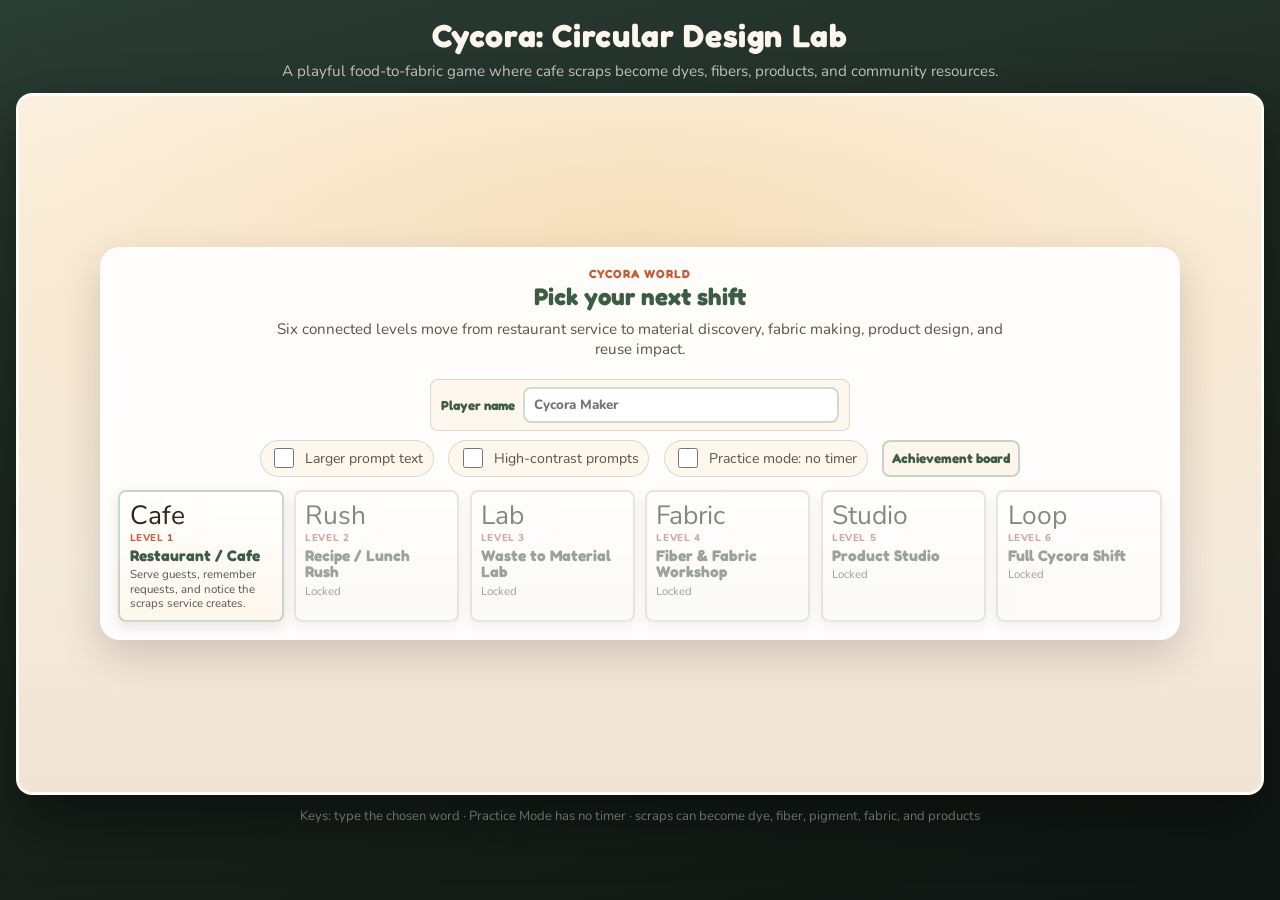
==== commit 2d30f737: "Update index.html" ====
--- a/Cycora V2/index.html
+++ b/Cycora V2/index.html
@@ -218,6 +218,19 @@
         <div class="typing-console" id="typing-console">
           <div class="typing-label" id="typing-label">Type the word on screen</div>
           <div class="word-display" id="word-display" aria-live="polite"></div>
+          <label class="mobile-type-label" for="mobile-typing-input">Type here</label>
+          <input
+            type="text"
+            class="mobile-typing-input"
+            id="mobile-typing-input"
+            autocomplete="off"
+            autocorrect="off"
+            autocapitalize="none"
+            spellcheck="false"
+            inputmode="text"
+            enterkeyhint="done"
+            aria-label="Type the active Cycora prompt"
+          />
           <div class="typing-hint" id="typing-hint"></div>
         </div>
 
@@ -248,7 +261,7 @@
               >Player feedback</a
             >
             <a
-              href="eco-lab-kitchen-to-closet/index.html"
+              href="#"
               class="btn-primary results-next-level"
               id="btn-next-level"
               >Next level</a
--- a/Cycora V2/css/styles.css
+++ b/Cycora V2/css/styles.css
@@ -31,18 +31,21 @@
 
 html {
   font-size: 16px;
+  overflow-x: hidden;
 }
 
 body {
   margin: 0;
   min-height: 100vh;
+  min-height: 100dvh;
   background: linear-gradient(165deg, #2a3d35 0%, #1e2a24 40%, #0f1512 100%);
   color: var(--ink);
   font-family: var(--font-body);
   display: flex;
   flex-direction: column;
   align-items: center;
-  padding: 1rem;
+  padding: max(1rem, env(safe-area-inset-top)) max(1rem, env(safe-area-inset-right)) max(1rem, env(safe-area-inset-bottom)) max(1rem, env(safe-area-inset-left));
+  overflow-x: hidden;
 }
 
 #app {
@@ -386,6 +389,11 @@
   cursor: pointer;
 }
 
+.accessibility-toggle input {
+  min-width: 20px;
+  min-height: 20px;
+}
+
 /* Game screen layout */
 .screen-game {
   flex-direction: column;
@@ -424,6 +432,7 @@
   color: var(--cream);
   padding: 0.18rem 0.5rem;
   cursor: pointer;
+  min-height: 32px;
 }
 
 .hud-board-btn:hover,
@@ -1632,6 +1641,11 @@
   opacity: 0.75;
 }
 
+.mobile-type-label,
+.mobile-typing-input {
+  display: none;
+}
+
 .mini-game-board {
   position: absolute;
   left: 50%;
@@ -3036,6 +3050,7 @@
   color: #fff;
   cursor: pointer;
   box-shadow: 0 4px 14px var(--shadow);
+  min-height: 44px;
 }
 
 .btn-primary:hover {
@@ -3081,6 +3096,7 @@
   background: var(--warm-white);
   color: var(--ink);
   cursor: pointer;
+  min-height: 44px;
 }
 
 .btn-secondary:hover {
@@ -3300,7 +3316,7 @@
 @media (max-width: 900px) {
   .game-viewport {
     aspect-ratio: auto;
-    height: calc(100vh - 128px);
+    height: calc(100dvh - 128px);
     min-height: 560px;
   }
 
@@ -3405,3 +3421,580 @@
     margin-bottom: 0.65rem;
   }
 }
+
+@media (max-width: 700px), (pointer: coarse) and (max-width: 900px) {
+  body {
+    display: block;
+    padding: env(safe-area-inset-top) env(safe-area-inset-right) env(safe-area-inset-bottom) env(safe-area-inset-left);
+  }
+
+  #app {
+    max-width: none;
+  }
+
+  .title-bar {
+    padding: 0.55rem 0.75rem 0.45rem;
+    margin: 0;
+  }
+
+  .title-bar h1 {
+    font-size: 1.22rem;
+    line-height: 1.1;
+  }
+
+  .tagline {
+    font-size: 0.78rem;
+    line-height: 1.25;
+  }
+
+  .game-viewport {
+    width: 100%;
+    height: calc(100dvh - 86px - env(safe-area-inset-top) - env(safe-area-inset-bottom));
+    min-height: 0;
+    max-width: none;
+    border-width: 0;
+    border-radius: 0;
+    overflow: hidden;
+  }
+
+  .screen {
+    align-items: stretch;
+    justify-content: flex-start;
+    overflow: hidden;
+  }
+
+  .screen-menu {
+    overflow-y: auto;
+    -webkit-overflow-scrolling: touch;
+    padding: 0.75rem;
+  }
+
+  .menu-card,
+  .progression-card {
+    width: 100%;
+    max-height: none;
+    overflow: visible;
+    padding: 0.85rem;
+    border-radius: 8px;
+  }
+
+  .map-head {
+    margin-bottom: 0.45rem;
+  }
+
+  .menu-blurb {
+    font-size: 0.84rem;
+    line-height: 1.35;
+    margin-bottom: 0.75rem;
+  }
+
+  .player-name-card {
+    grid-template-columns: 1fr;
+    gap: 0.3rem;
+    margin-top: 0.45rem;
+  }
+
+  .player-name-card input,
+  .mobile-typing-input {
+    min-height: 44px;
+    font-size: 16px;
+  }
+
+  .map-options {
+    display: grid;
+    grid-template-columns: 1fr;
+    gap: 0.45rem;
+    margin: 0.55rem 0;
+  }
+
+  .map-options .accessibility-toggle,
+  .map-board-btn,
+  .hud-board-btn,
+  .leaderboard-close {
+    min-height: 44px;
+  }
+
+  .map-options .accessibility-toggle {
+    justify-content: flex-start;
+    border-radius: 8px;
+  }
+
+  .level-map {
+    grid-template-columns: 1fr;
+    gap: 0.5rem;
+  }
+
+  .level-node {
+    min-height: 104px;
+    padding: 0.7rem;
+  }
+
+  .level-node small,
+  .level-node strong {
+    overflow-wrap: anywhere;
+  }
+
+  .screen-game {
+    display: flex;
+    overflow-y: auto;
+    overflow-x: hidden;
+    -webkit-overflow-scrolling: touch;
+    padding-bottom: max(0.55rem, env(safe-area-inset-bottom));
+    gap: 0.55rem;
+  }
+
+  .hud {
+    position: sticky;
+    top: 0;
+    order: 0;
+    justify-content: flex-start;
+    gap: 0.35rem;
+    padding: 0.45rem 0.5rem;
+  }
+
+  .hud-block {
+    min-width: calc(33.333% - 0.35rem);
+    justify-content: space-between;
+    padding: 0.22rem 0.35rem;
+    border-radius: 8px;
+    background: rgba(253, 246, 236, 0.1);
+  }
+
+  .hud-label {
+    font-size: 0.58rem;
+  }
+
+  .hud-value {
+    font-size: 0.82rem;
+  }
+
+  .hud-board-btn {
+    flex: 1 1 100%;
+    margin-top: 0.1rem;
+  }
+
+  .mini-game-board,
+  .screen-game.eco-lab-phase .mini-game-board {
+    position: relative;
+    order: 1;
+    left: auto;
+    top: auto;
+    transform: none;
+    width: calc(100% - 1rem);
+    margin: 0 auto;
+    pointer-events: none;
+    z-index: 2;
+  }
+
+  .mini-progress {
+    display: grid;
+    grid-template-columns: auto 1fr auto;
+    gap: 0.35rem;
+    padding: 0.38rem 0.45rem;
+  }
+
+  .mini-progress strong {
+    font-size: 0.82rem;
+    line-height: 1.12;
+    overflow-wrap: anywhere;
+  }
+
+  .mini-progress span {
+    font-size: 0.62rem;
+  }
+
+  .mini-stage,
+  .screen-game.eco-lab-phase .mini-stage {
+    width: 100%;
+    margin-top: 0.42rem;
+  }
+
+  .scene {
+    order: 2;
+    flex: 0 0 auto;
+    display: grid;
+    grid-template-columns: 1fr;
+    grid-template-rows: auto auto;
+    min-height: 0;
+    gap: 0.5rem;
+    padding: 0 0.5rem;
+  }
+
+  .scene-atmosphere {
+    display: none;
+  }
+
+  .kitchen-panel,
+  .dining-panel {
+    min-height: 220px;
+    border: 2px solid rgba(139, 105, 20, 0.18);
+    border-radius: 10px;
+    overflow: hidden;
+  }
+
+  .screen-game.eco-lab-phase .kitchen-panel,
+  .screen-game.eco-lab-phase .dining-panel {
+    display: none;
+  }
+
+  .kitchen-scene {
+    min-height: 188px;
+    gap: 0.1rem;
+  }
+
+  .sprite-interactive {
+    min-height: 84px;
+    padding-bottom: 1.35rem;
+  }
+
+  .sprite-hit {
+    min-width: 44px;
+    min-height: 44px;
+  }
+
+  .sprite-fx-wrap {
+    min-height: 48px;
+  }
+
+  .sprite-img {
+    max-height: 60px;
+  }
+
+  .chef-avatar {
+    display: none;
+  }
+
+  .tables-row {
+    grid-template-columns: repeat(2, minmax(0, 1fr));
+    gap: 0.25rem;
+  }
+
+  .sitting-area {
+    grid-template-columns: 1fr;
+    text-align: center;
+  }
+
+  .order-queue {
+    position: relative;
+    order: 4;
+    top: auto;
+    right: auto;
+    bottom: auto;
+    width: calc(100% - 1rem);
+    max-height: none;
+    margin: 0 auto;
+  }
+
+  .queue-list {
+    display: grid;
+    gap: 0.25rem;
+  }
+
+  .queue-list li {
+    border-bottom: 0;
+    border-radius: 8px;
+    background: rgba(107, 143, 113, 0.08);
+    padding: 0.35rem 0.45rem;
+  }
+
+  .waste-dock,
+  .recovery-dock {
+    position: relative;
+    order: 3;
+    left: auto;
+    right: auto;
+    bottom: auto;
+    width: calc(100% - 1rem);
+    margin: 0 auto;
+    padding: 0.55rem;
+    border: 2px solid rgba(232, 168, 56, 0.42);
+    border-radius: 10px;
+  }
+
+  .leftover-slot {
+    min-height: 0;
+  }
+
+  .leftover-card {
+    width: 100%;
+    padding: 0.45rem;
+  }
+
+  .bins-row {
+    display: grid;
+    grid-template-columns: repeat(2, minmax(0, 1fr));
+    gap: 0.4rem;
+  }
+
+  .bin,
+  .channel-donation {
+    max-width: none;
+    min-width: 0;
+    transform: none;
+  }
+
+  .typing-console {
+    position: sticky;
+    order: 5;
+    left: auto;
+    bottom: 0;
+    transform: none;
+    width: calc(100% - 1rem);
+    margin: 0 auto;
+    padding: 0.55rem;
+    border-radius: 12px;
+    z-index: 22;
+  }
+
+  .typing-label {
+    font-size: 0.62rem;
+    margin-bottom: 0.22rem;
+  }
+
+  .word-display {
+    min-height: 1.35em;
+    font-size: 1.2rem;
+    letter-spacing: 0.06em;
+    gap: 0.04em;
+  }
+
+  .mobile-type-label {
+    display: block;
+    margin: 0.35rem 0 0.2rem;
+    color: rgba(253, 246, 236, 0.78);
+    font-family: var(--font-display);
+    font-size: 0.72rem;
+    font-weight: 800;
+  }
+
+  .mobile-typing-input {
+    display: block;
+    width: 100%;
+    border: 2px solid rgba(232, 168, 56, 0.6);
+    border-radius: 10px;
+    padding: 0.52rem 0.65rem;
+    background: #fffaf5;
+    color: var(--ink);
+    font-family: var(--font-body);
+    font-weight: 800;
+  }
+
+  .typing-hint {
+    font-size: 0.72rem;
+    line-height: 1.25;
+    margin-top: 0.32rem;
+  }
+
+  .dialogue-panel {
+    position: sticky;
+    order: 6;
+    left: auto;
+    right: auto;
+    bottom: 0;
+    min-height: auto;
+    width: calc(100% - 1rem);
+    margin: 0 auto;
+    border-radius: 12px 12px 0 0;
+    padding: 0.7rem;
+  }
+
+  .dialogue-text {
+    font-size: 0.86rem;
+  }
+
+  .big-card,
+  .scanner-card,
+  .studio-board,
+  .eco-lab-board,
+  .full-loop-card {
+    padding: 0.55rem;
+  }
+
+  .decision-grid,
+  .result-card-grid {
+    grid-template-columns: 1fr;
+  }
+
+  .recipe-path {
+    width: 100%;
+    gap: 0.18rem;
+  }
+
+  .recipe-path span,
+  .recipe-path b,
+  .recipient-row-mini span,
+  .choice-row-mini span {
+    min-height: 30px;
+    font-size: 0.68rem;
+    overflow-wrap: anywhere;
+  }
+
+  .scanner-window,
+  .studio-table,
+  .lab-floor {
+    grid-template-columns: 1fr;
+  }
+
+  .scanner-scrap {
+    margin: 0 auto;
+  }
+
+  .production-line,
+  .fabric-process-line {
+    grid-template-columns: repeat(4, minmax(0, 1fr));
+    min-height: auto;
+    overflow: visible;
+    padding: 0.35rem 0.2rem;
+  }
+
+  .production-line .belt-track,
+  .material-pod,
+  .station-machine {
+    display: none;
+  }
+
+  .machine-node,
+  .fabric-process-line .machine-node {
+    padding: 0.24rem 0.08rem;
+    border: 1px solid rgba(70, 84, 92, 0.18);
+    background: rgba(255, 255, 255, 0.68);
+  }
+
+  .fabric-process-line .machine-node > span,
+  .fabric-process-line .machine-node > b {
+    transform: none;
+  }
+
+  .machine-node b,
+  .fabric-process-line .machine-node b {
+    font-size: 0.54rem;
+  }
+
+  .eco-maker {
+    width: 100%;
+    min-height: 94px;
+  }
+
+  .screen-results {
+    overflow-y: auto;
+    -webkit-overflow-scrolling: touch;
+    padding: 0.75rem;
+  }
+
+  .results-card {
+    width: 100%;
+    max-height: none;
+    overflow: visible;
+    padding: 0.85rem;
+    border-radius: 8px;
+  }
+
+  .results-stats li {
+    display: grid;
+    grid-template-columns: minmax(0, 1fr) auto;
+    gap: 0.6rem;
+    align-items: start;
+  }
+
+  .results-stats strong,
+  .results-stats span {
+    overflow-wrap: anywhere;
+  }
+
+  .achievement-ceremony,
+  .leaderboard-row {
+    grid-template-columns: 1fr;
+  }
+
+  .ceremony-arrow {
+    transform: rotate(90deg);
+  }
+
+  .results-actions {
+    gap: 0.5rem;
+  }
+
+  .leaderboard-modal {
+    position: absolute;
+    inset: 0;
+    display: block;
+    padding: 0;
+    overflow-y: auto;
+    -webkit-overflow-scrolling: touch;
+  }
+
+  .leaderboard-card {
+    width: 100%;
+    min-height: 100%;
+    max-height: none;
+    border-width: 0;
+    border-radius: 0;
+  }
+
+  .leaderboard-head {
+    align-items: start;
+    padding: 0.75rem;
+  }
+
+  .leaderboard-body {
+    padding: 0.65rem;
+  }
+
+  .leaderboard-row {
+    gap: 0.4rem;
+  }
+
+  .leader-product,
+  .leader-badges {
+    grid-column: auto;
+  }
+
+  .footer-hint {
+    display: none;
+  }
+}
+
+@media (max-width: 430px) {
+  .title-bar h1 {
+    font-size: 1.08rem;
+  }
+
+  .tagline {
+    display: none;
+  }
+
+  .game-viewport {
+    height: calc(100dvh - 48px - env(safe-area-inset-top) - env(safe-area-inset-bottom));
+  }
+
+  .hud-block {
+    min-width: calc(50% - 0.35rem);
+  }
+
+  .kitchen-panel,
+  .dining-panel {
+    min-height: 198px;
+  }
+
+  .kitchen-scene {
+    min-height: 164px;
+  }
+
+  .sprite-label {
+    font-size: 0.56rem;
+  }
+
+  .bins-row,
+  .production-line,
+  .fabric-process-line {
+    grid-template-columns: repeat(2, minmax(0, 1fr));
+  }
+
+  .word-display {
+    font-size: 1.08rem;
+  }
+
+  .stars {
+    font-size: 1.35rem;
+  }
+}
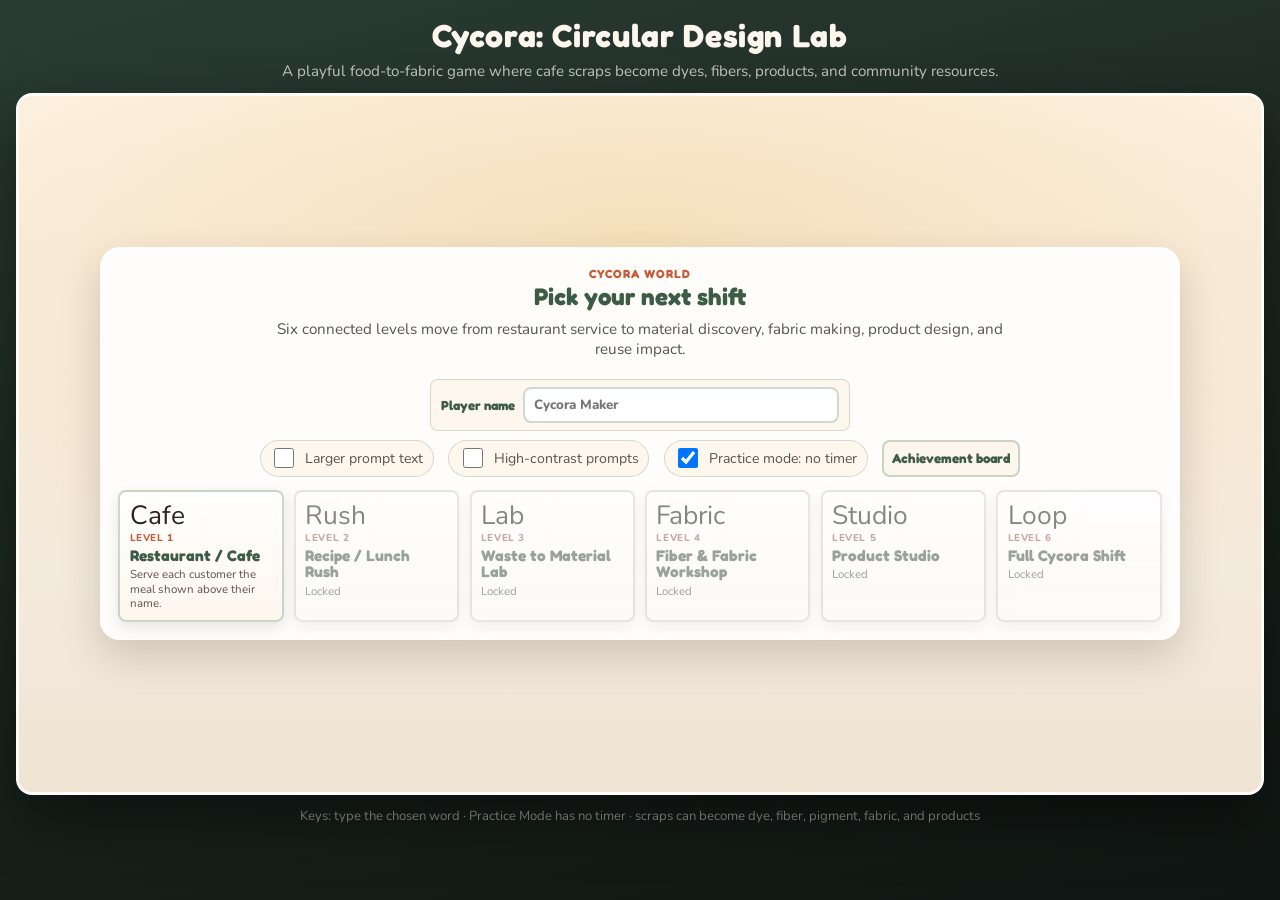
==== commit c1f4c41d: "Update index.html" ====
--- a/Cycora V2/index.html
+++ b/Cycora V2/index.html
@@ -295,8 +295,8 @@
   <script src="js/config.js"></script>
   <script src="js/dialogue.js"></script>
   <script src="js/piano-typing.js"></script>
-  <script src="js/typing.js"></script>
-  <script src="js/game.js"></script>
+  <script src="js/typing.js?v=guided-next-fix"></script>
+  <script src="js/game.js?v=guided-next-fix"></script>
   <script src="js/main.js"></script>
 </body>
 </html>
--- a/Cycora V2/css/styles.css
+++ b/Cycora V2/css/styles.css
@@ -1167,6 +1167,40 @@
   transition: transform 0.5s ease, opacity 0.4s ease;
 }
 
+.customer-order-tag {
+  position: absolute;
+  left: 50%;
+  bottom: calc(100% + 5px);
+  transform: translateX(-50%);
+  min-width: 88px;
+  padding: 0.24rem 0.42rem;
+  border-radius: 10px;
+  background: #fffaf5;
+  border: 2px solid rgba(232, 168, 56, 0.72);
+  box-shadow: 0 3px 10px rgba(44, 36, 32, 0.18);
+  text-align: center;
+  color: var(--ink);
+}
+
+.customer-order-tag strong,
+.customer-order-tag span {
+  display: block;
+  line-height: 1.1;
+  white-space: nowrap;
+}
+
+.customer-order-tag strong {
+  font-family: var(--font-display);
+  color: var(--forest);
+  font-size: 0.78rem;
+}
+
+.customer-order-tag span {
+  margin-top: 0.08rem;
+  font-size: 0.72rem;
+  font-weight: 900;
+}
+
 .customer.hidden {
   opacity: 0;
   pointer-events: none;
@@ -1697,6 +1731,90 @@
   padding: 0.62rem 0.8rem;
   text-align: center;
   box-shadow: 0 8px 20px rgba(44, 36, 32, 0.16);
+}
+
+.guide-card {
+  background: #fffaf5;
+  border: 3px solid rgba(232, 168, 56, 0.55);
+  border-radius: 10px;
+  padding: 0.9rem;
+  color: var(--ink);
+  box-shadow: 0 10px 24px rgba(44, 36, 32, 0.16);
+  text-align: left;
+  pointer-events: auto;
+}
+
+.guide-speaker {
+  display: inline-flex;
+  min-height: 28px;
+  align-items: center;
+  padding: 0.16rem 0.5rem;
+  border-radius: 999px;
+  background: rgba(107, 143, 113, 0.14);
+  color: var(--forest);
+  font-family: var(--font-display);
+  font-size: 0.8rem;
+  font-weight: 800;
+}
+
+.guide-card h3 {
+  margin: 0.45rem 0 0.25rem;
+  font-family: var(--font-display);
+  color: var(--forest);
+  font-size: 1.35rem;
+  line-height: 1.12;
+}
+
+.guide-card p,
+.guide-card li {
+  font-size: 0.98rem;
+  line-height: 1.45;
+}
+
+.guide-card p {
+  margin: 0.35rem 0;
+  color: var(--ink-muted);
+  font-weight: 800;
+}
+
+.guide-card ol {
+  margin: 0.6rem 0;
+  padding-left: 1.4rem;
+}
+
+.guide-card li + li {
+  margin-top: 0.25rem;
+}
+
+.guide-success {
+  color: var(--forest) !important;
+}
+
+.guide-next-btn {
+  width: 100%;
+  min-height: 46px;
+  margin-top: 0.55rem;
+  border: none;
+  border-radius: 10px;
+  background: linear-gradient(180deg, var(--sage), var(--forest));
+  color: #fff;
+  font-family: var(--font-display);
+  font-size: 1rem;
+  font-weight: 800;
+  cursor: pointer;
+}
+
+.guide-next-btn:focus-visible {
+  outline: 3px solid var(--terracotta);
+  outline-offset: 2px;
+}
+
+.customer-order-grid {
+  pointer-events: auto;
+}
+
+.customer-order-grid .guide-next-btn {
+  grid-column: 1 / -1;
 }
 
 .big-card > span,
@@ -3576,7 +3694,7 @@
   .mini-game-board,
   .screen-game.eco-lab-phase .mini-game-board {
     position: relative;
-    order: 1;
+    order: 4;
     left: auto;
     top: auto;
     transform: none;
@@ -3610,7 +3728,7 @@
   }
 
   .scene {
-    order: 2;
+    order: 1;
     flex: 0 0 auto;
     display: grid;
     grid-template-columns: 1fr;
@@ -3676,7 +3794,7 @@
 
   .order-queue {
     position: relative;
-    order: 4;
+    order: 3;
     top: auto;
     right: auto;
     bottom: auto;
@@ -3700,7 +3818,7 @@
   .waste-dock,
   .recovery-dock {
     position: relative;
-    order: 3;
+    order: 5;
     left: auto;
     right: auto;
     bottom: auto;
@@ -3735,9 +3853,10 @@
 
   .typing-console {
     position: sticky;
-    order: 5;
+    order: 2;
     left: auto;
-    bottom: 0;
+    top: 0;
+    bottom: auto;
     transform: none;
     width: calc(100% - 1rem);
     margin: 0 auto;
@@ -3803,11 +3922,34 @@
   }
 
   .big-card,
+  .guide-card,
   .scanner-card,
   .studio-board,
   .eco-lab-board,
   .full-loop-card {
     padding: 0.55rem;
+  }
+
+  .guide-card h3 {
+    font-size: 1.18rem;
+  }
+
+  .guide-card p,
+  .guide-card li {
+    font-size: 0.92rem;
+  }
+
+  .customer-order-tag {
+    min-width: 74px;
+    padding: 0.18rem 0.3rem;
+  }
+
+  .customer-order-tag strong {
+    font-size: 0.68rem;
+  }
+
+  .customer-order-tag span {
+    font-size: 0.62rem;
   }
 
   .decision-grid,
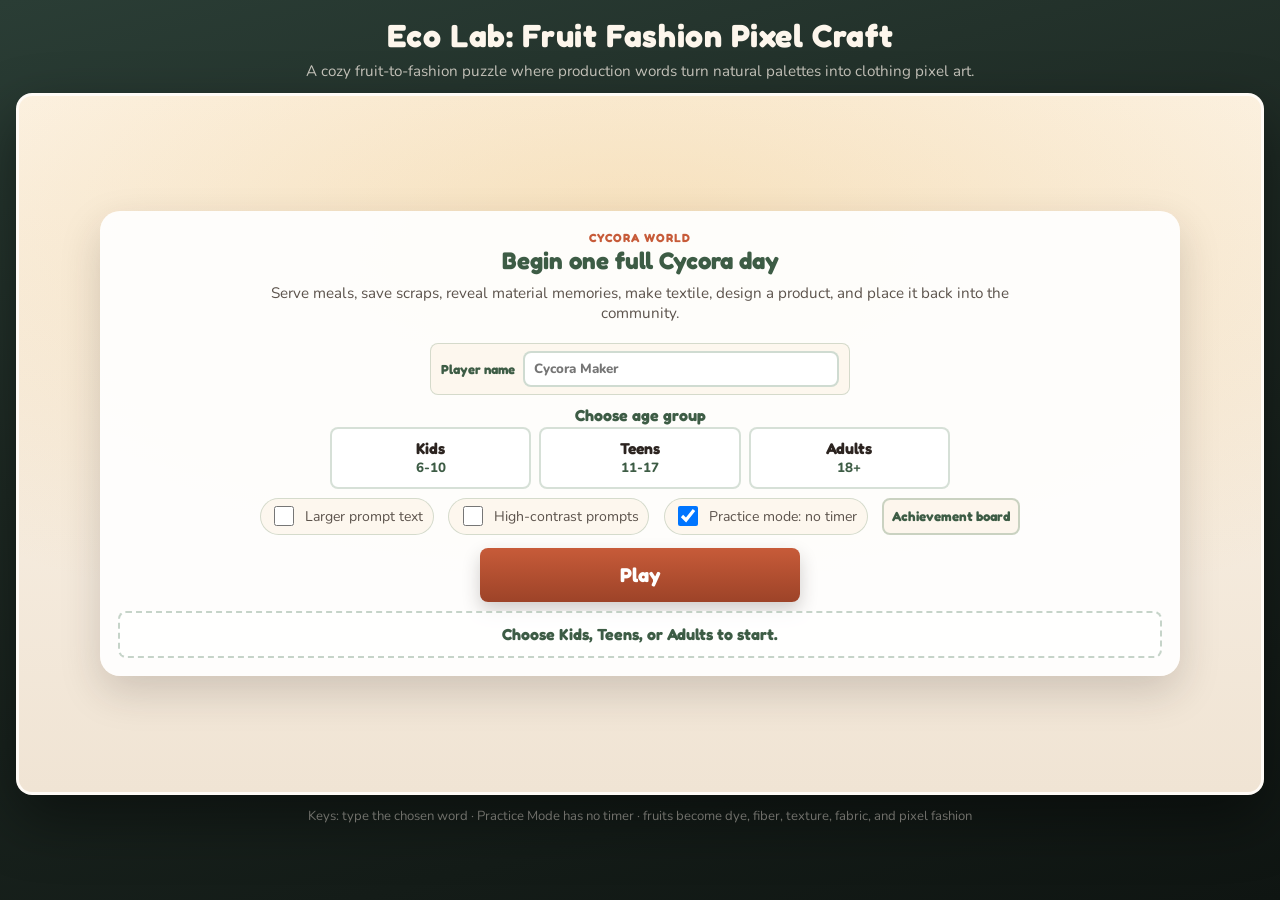
==== commit 5e40defe: "Update index.html" ====
--- a/Cycora V2/index.html
+++ b/Cycora V2/index.html
@@ -3,7 +3,7 @@
 <head>
   <meta charset="UTF-8" />
   <meta name="viewport" content="width=device-width, initial-scale=1.0" />
-  <title>Cycora: Circular Design Lab</title>
+  <title>Eco Lab: Fruit Fashion Pixel Craft</title>
   <link rel="preconnect" href="https://fonts.googleapis.com" />
   <link rel="preconnect" href="https://fonts.gstatic.com" crossorigin />
   <link href="https://fonts.googleapis.com/css2?family=Fredoka:wght@400;500;600;700&family=Nunito:wght@400;600;700&display=swap" rel="stylesheet" />
@@ -12,16 +12,16 @@
 <body>
   <div id="app">
     <header class="title-bar">
-      <h1>Cycora: Circular Design Lab</h1>
-      <p class="tagline">A playful food-to-fabric game where cafe scraps become dyes, fibers, products, and community resources.</p>
+      <h1>Eco Lab: Fruit Fashion Pixel Craft</h1>
+      <p class="tagline">A cozy fruit-to-fashion puzzle where production words turn natural palettes into clothing pixel art.</p>
     </header>
 
     <div id="game-viewport" class="game-viewport" role="application" aria-label="Cycora Circular Design Lab game">
       <!-- Menu overlay -->
       <div id="screen-menu" class="screen screen-menu">
         <div class="menu-card">
-          <h2>Start your shift</h2>
-          <p class="menu-blurb">Choose priorities, remember orders, plan recipe paths, recover leftovers by condition, run the conveyor lab, and deliver useful products.</p>
+          <h2>Start crafting</h2>
+          <p class="menu-blurb">Receive fruits, sort process words, convert them into dyes and materials, then fill hoodies, dresses, sneakers, jackets, and futuristic pixel fashion pieces.</p>
           <button type="button" class="btn-play" id="btn-start-game">Play</button>
           <label class="accessibility-toggle">
             <input type="checkbox" id="opt-large-prompts" />
@@ -288,7 +288,7 @@
     </div>
 
     <footer class="footer-hint">
-      Keys: type the chosen word · Practice Mode has no timer · scraps can become dye, fiber, pigment, fabric, and products
+      Keys: type the chosen word · Practice Mode has no timer · fruits become dye, fiber, texture, fabric, and pixel fashion
     </footer>
   </div>
 
--- a/Cycora V2/css/styles.css
+++ b/Cycora V2/css/styles.css
@@ -178,6 +178,106 @@
   background: #fff;
 }
 
+.age-group-card {
+  width: min(100%, 620px);
+  margin: 0.6rem auto 0.4rem;
+  padding: 0;
+  border: 0;
+  display: grid;
+  grid-template-columns: repeat(3, minmax(0, 1fr));
+  gap: 0.5rem;
+}
+
+.age-group-card legend {
+  grid-column: 1 / -1;
+  margin: 0 auto 0.15rem;
+  font-family: var(--font-display);
+  font-weight: 900;
+  color: var(--forest);
+}
+
+.age-option {
+  position: relative;
+  min-height: 62px;
+  border: 2px solid rgba(107, 143, 113, 0.28);
+  border-radius: 8px;
+  background: rgba(255, 255, 255, 0.82);
+  cursor: pointer;
+  display: grid;
+  place-items: center;
+}
+
+.age-option input {
+  position: absolute;
+  inset: 0;
+  opacity: 0;
+  cursor: pointer;
+}
+
+.age-option span {
+  display: grid;
+  gap: 0.1rem;
+  color: var(--ink);
+}
+
+.age-option strong {
+  font-family: var(--font-display);
+  font-size: 0.98rem;
+}
+
+.age-option small {
+  font-weight: 800;
+  color: var(--forest);
+}
+
+.age-option:has(input:checked) {
+  border-color: var(--terracotta);
+  background: #fff8ec;
+  box-shadow: 0 6px 14px rgba(173, 92, 59, 0.18);
+}
+
+.age-required {
+  grid-column: 1 / -1;
+  padding: 0.7rem 1rem;
+  border: 2px dashed rgba(107, 143, 113, 0.38);
+  border-radius: 8px;
+  background: rgba(255, 255, 255, 0.75);
+  color: var(--forest);
+  font-family: var(--font-display);
+  font-weight: 900;
+}
+
+.loop-ready {
+  border-style: solid;
+  background: rgba(253, 246, 236, 0.84);
+}
+
+.home-play-button {
+  display: block;
+  width: min(100%, 320px);
+  min-height: 54px;
+  margin: 0.75rem auto 0.55rem;
+  border: 0;
+  border-radius: 8px;
+  background: linear-gradient(180deg, var(--terracotta), #9d4328);
+  color: #fff;
+  font-family: var(--font-display);
+  font-size: 1.25rem;
+  font-weight: 900;
+  cursor: pointer;
+  box-shadow: 0 8px 18px rgba(44, 36, 32, 0.22);
+}
+
+.home-play-button:hover {
+  filter: brightness(1.06);
+  transform: translateY(-1px);
+}
+
+.home-play-button:focus-visible {
+  outline: 3px solid var(--forest);
+  outline-offset: 3px;
+}
+
 .map-options .accessibility-toggle {
   margin-top: 0;
   background: rgba(253, 246, 236, 0.8);
@@ -188,7 +288,7 @@
 
 .level-map {
   display: grid;
-  grid-template-columns: repeat(6, minmax(0, 1fr));
+  grid-template-columns: repeat(auto-fit, minmax(180px, 1fr));
   gap: 0.65rem;
 }
 
@@ -243,6 +343,14 @@
   font-weight: 800;
   text-transform: uppercase;
   letter-spacing: 0.06em;
+}
+
+.level-node-act {
+  font-size: 0.64rem;
+  color: var(--ink-muted);
+  font-weight: 900;
+  text-transform: uppercase;
+  letter-spacing: 0.04em;
 }
 
 .level-node strong {
@@ -1642,6 +1750,11 @@
   transition: background 0.12s, color 0.12s;
 }
 
+.word-display .ch.space {
+  min-width: 0.75em;
+  background: rgba(253, 246, 236, 0.08);
+}
+
 .word-display .ch.pending {
   color: rgba(253, 246, 236, 0.45);
 }
@@ -2012,6 +2125,80 @@
   padding: 0.62rem;
   box-shadow: 0 12px 28px rgba(44, 36, 32, 0.18);
   color: var(--ink);
+}
+
+.pixel-fashion-card {
+  --pixel-a: #e95368;
+  --pixel-b: #455fc0;
+  --pixel-c: #ffd166;
+  min-width: 126px;
+  text-align: center;
+  display: grid;
+  gap: 0.22rem;
+  justify-items: center;
+}
+
+.pixel-fashion-grid {
+  display: grid;
+  grid-template-columns: repeat(8, 1fr);
+  gap: 2px;
+  width: 96px;
+  aspect-ratio: 1;
+  padding: 0.35rem;
+  background: linear-gradient(180deg, #fff8e7, #eaf4ef);
+  border: 2px solid rgba(72, 96, 82, 0.28);
+  border-radius: 8px;
+  box-shadow: inset 0 0 0 1px rgba(255, 255, 255, 0.78);
+}
+
+.pixel-cell {
+  border-radius: 2px;
+  background: rgba(44, 56, 48, 0.08);
+}
+
+.pixel-cell.ghost {
+  background: rgba(44, 56, 48, 0.16);
+}
+
+.pixel-cell.filled {
+  animation: pixel-craft-pop 0.28s ease both;
+}
+
+.pixel-cell.filled.tone-0 {
+  background: var(--pixel-a);
+}
+
+.pixel-cell.filled.tone-1 {
+  background: var(--pixel-b);
+}
+
+.pixel-cell.filled.tone-2 {
+  background: var(--pixel-c);
+}
+
+.pixel-fashion-card b {
+  font-family: var(--font-display);
+  font-size: 0.72rem;
+  color: var(--forest);
+  max-width: 150px;
+}
+
+.pixel-fashion-card small {
+  font-size: 0.58rem;
+  font-weight: 800;
+  color: var(--ink-muted);
+  text-transform: uppercase;
+}
+
+@keyframes pixel-craft-pop {
+  from {
+    opacity: 0;
+    transform: scale(0.6);
+  }
+  to {
+    opacity: 1;
+    transform: scale(1);
+  }
 }
 
 .scanner-card,
@@ -2078,6 +2265,84 @@
   background: #fff8eb;
   border: 3px solid var(--honey);
   font-size: 2.2rem;
+}
+
+.scrap-memory-strip {
+  display: grid;
+  grid-template-columns: repeat(2, minmax(0, 1fr));
+  gap: 0.45rem;
+  margin-top: 0.55rem;
+}
+
+.memory-orb-card {
+  --memory-color: var(--honey);
+  display: grid;
+  grid-template-columns: auto 1fr;
+  gap: 0.1rem 0.45rem;
+  align-items: center;
+  padding: 0.5rem;
+  border-radius: 8px;
+  background:
+    linear-gradient(180deg, rgba(255, 255, 255, 0.9), rgba(255, 250, 245, 0.76)),
+    radial-gradient(circle at 18% 24%, color-mix(in srgb, var(--memory-color), transparent 58%), transparent 42%);
+  border: 1px solid color-mix(in srgb, var(--memory-color), var(--forest) 25%);
+  color: var(--ink);
+  text-align: left;
+}
+
+.memory-orb {
+  grid-row: span 4;
+  width: 34px;
+  height: 34px;
+  border-radius: 50%;
+  background:
+    radial-gradient(circle at 34% 28%, rgba(255, 255, 255, 0.96) 0 12%, transparent 13%),
+    radial-gradient(circle at 50% 58%, var(--memory-color), color-mix(in srgb, var(--memory-color), #2c2420 28%));
+  box-shadow:
+    inset 0 -5px 8px rgba(44, 36, 32, 0.18),
+    0 0 14px color-mix(in srgb, var(--memory-color), transparent 36%);
+}
+
+.memory-orb-card b,
+.memory-orb-card strong,
+.memory-orb-card small {
+  min-width: 0;
+}
+
+.memory-orb-card b {
+  color: var(--forest);
+  font-family: var(--font-display);
+  font-size: 0.72rem;
+  text-transform: uppercase;
+}
+
+.memory-orb-card strong {
+  font-family: var(--font-display);
+  font-size: 0.88rem;
+  line-height: 1.08;
+}
+
+.memory-orb-card p {
+  grid-column: 2;
+  margin: 0.15rem 0;
+  color: var(--ink-muted);
+  font-size: 0.74rem;
+  font-weight: 800;
+  line-height: 1.24;
+}
+
+.memory-orb-card small {
+  color: var(--terracotta);
+  font-size: 0.68rem;
+  font-weight: 900;
+}
+
+.memory-orb-card--compact {
+  min-height: 74px;
+}
+
+.memory-results .memory-orb-card {
+  min-height: 84px;
 }
 
 .property-stack {
@@ -2772,16 +3037,22 @@
 /* Dialogue */
 .dialogue-panel {
   position: absolute;
-  left: 0;
-  right: 0;
-  bottom: 0;
-  min-height: 100px;
-  background: linear-gradient(180deg, rgba(61, 92, 69, 0.95), rgba(45, 68, 52, 0.98));
+  left: 50%;
+  right: auto;
+  bottom: 118px;
+  width: min(92%, 520px);
+  min-height: 118px;
+  transform: translateX(-50%);
+  background: linear-gradient(180deg, rgba(47, 86, 57, 0.9), rgba(25, 58, 36, 0.92));
   color: var(--cream);
-  padding: 0.65rem 1.25rem 0.75rem;
-  z-index: 25;
-  border-top: 3px solid var(--honey);
-  box-shadow: 0 -4px 24px rgba(0, 0, 0, 0.2);
+  padding: 0.8rem 1rem 0.75rem;
+  z-index: 24;
+  border: 1px solid rgba(186, 224, 174, 0.32);
+  border-left: 3px solid #b8df7a;
+  border-radius: 8px;
+  box-shadow: 0 12px 30px rgba(0, 0, 0, 0.34);
+  backdrop-filter: blur(8px);
+  cursor: pointer;
 }
 
 .dialogue-panel.hidden {
@@ -2790,23 +3061,28 @@
 
 .dialogue-speaker {
   font-family: var(--font-display);
-  font-weight: 600;
-  font-size: 0.85rem;
-  color: var(--honey);
-  margin-bottom: 0.25rem;
+  font-weight: 900;
+  font-size: 0.82rem;
+  color: #d8f7a2;
+  margin-bottom: 0.35rem;
+  text-transform: uppercase;
+  letter-spacing: 0.08em;
 }
 
 .dialogue-text {
   margin: 0;
-  font-size: 0.92rem;
-  line-height: 1.45;
-  max-width: 720px;
+  font-family: var(--font-body);
+  font-size: 1.08rem;
+  font-weight: 400;
+  line-height: 1.36;
+  max-width: 100%;
 }
 
 .dialogue-continue {
-  margin: 0.5rem 0 0;
+  margin: 0.65rem 0 0;
   font-size: 0.75rem;
-  opacity: 0.8;
+  opacity: 0.78;
+  color: rgba(226, 246, 213, 0.86);
 }
 
 .dialogue-continue kbd {
@@ -2860,14 +3136,26 @@
 }
 
 .phase-overlay .banner {
-  font-family: var(--font-display);
-  font-size: 1.5rem;
+  display: grid;
+  gap: 0.25rem;
+  font-family: var(--font-display);
   color: var(--cream);
   text-align: center;
   padding: 1rem 2rem;
   background: rgba(61, 92, 69, 0.95);
-  border-radius: 16px;
+  border-radius: 8px;
   border: 3px solid var(--honey);
+}
+
+.phase-overlay .banner strong {
+  font-size: 1.5rem;
+}
+
+.phase-overlay .banner span {
+  color: rgba(253, 246, 236, 0.84);
+  font-size: 0.88rem;
+  text-transform: uppercase;
+  letter-spacing: 0.08em;
 }
 
 @keyframes fade-in {
@@ -3610,6 +3898,15 @@
     grid-template-columns: 1fr;
     gap: 0.3rem;
     margin-top: 0.45rem;
+  }
+
+  .age-group-card {
+    grid-template-columns: 1fr;
+    gap: 0.4rem;
+  }
+
+  .age-option {
+    min-height: 52px;
   }
 
   .player-name-card input,
@@ -3905,15 +4202,15 @@
   }
 
   .dialogue-panel {
-    position: sticky;
-    order: 6;
-    left: auto;
+    position: absolute;
+    left: 50%;
     right: auto;
-    bottom: 0;
+    bottom: 138px;
+    transform: translateX(-50%);
     min-height: auto;
     width: calc(100% - 1rem);
     margin: 0 auto;
-    border-radius: 12px 12px 0 0;
+    border-radius: 8px;
     padding: 0.7rem;
   }
 
